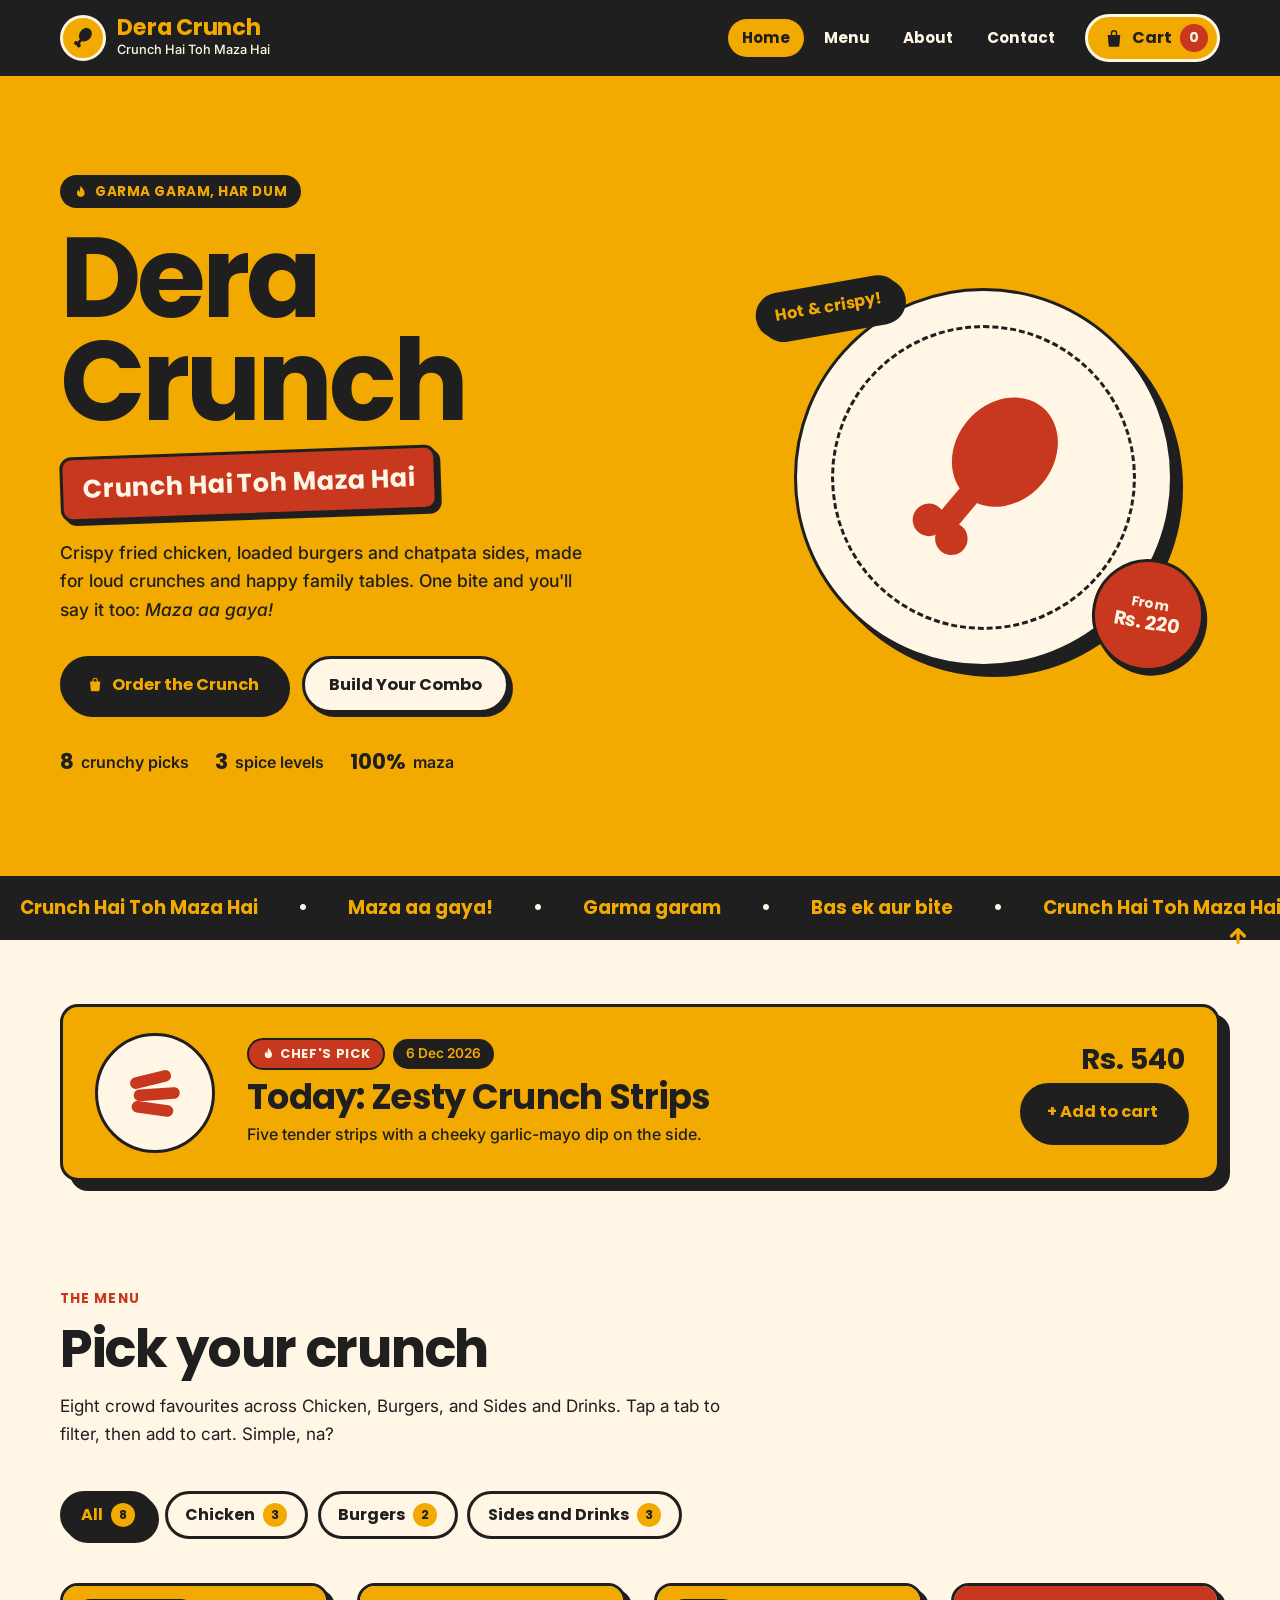
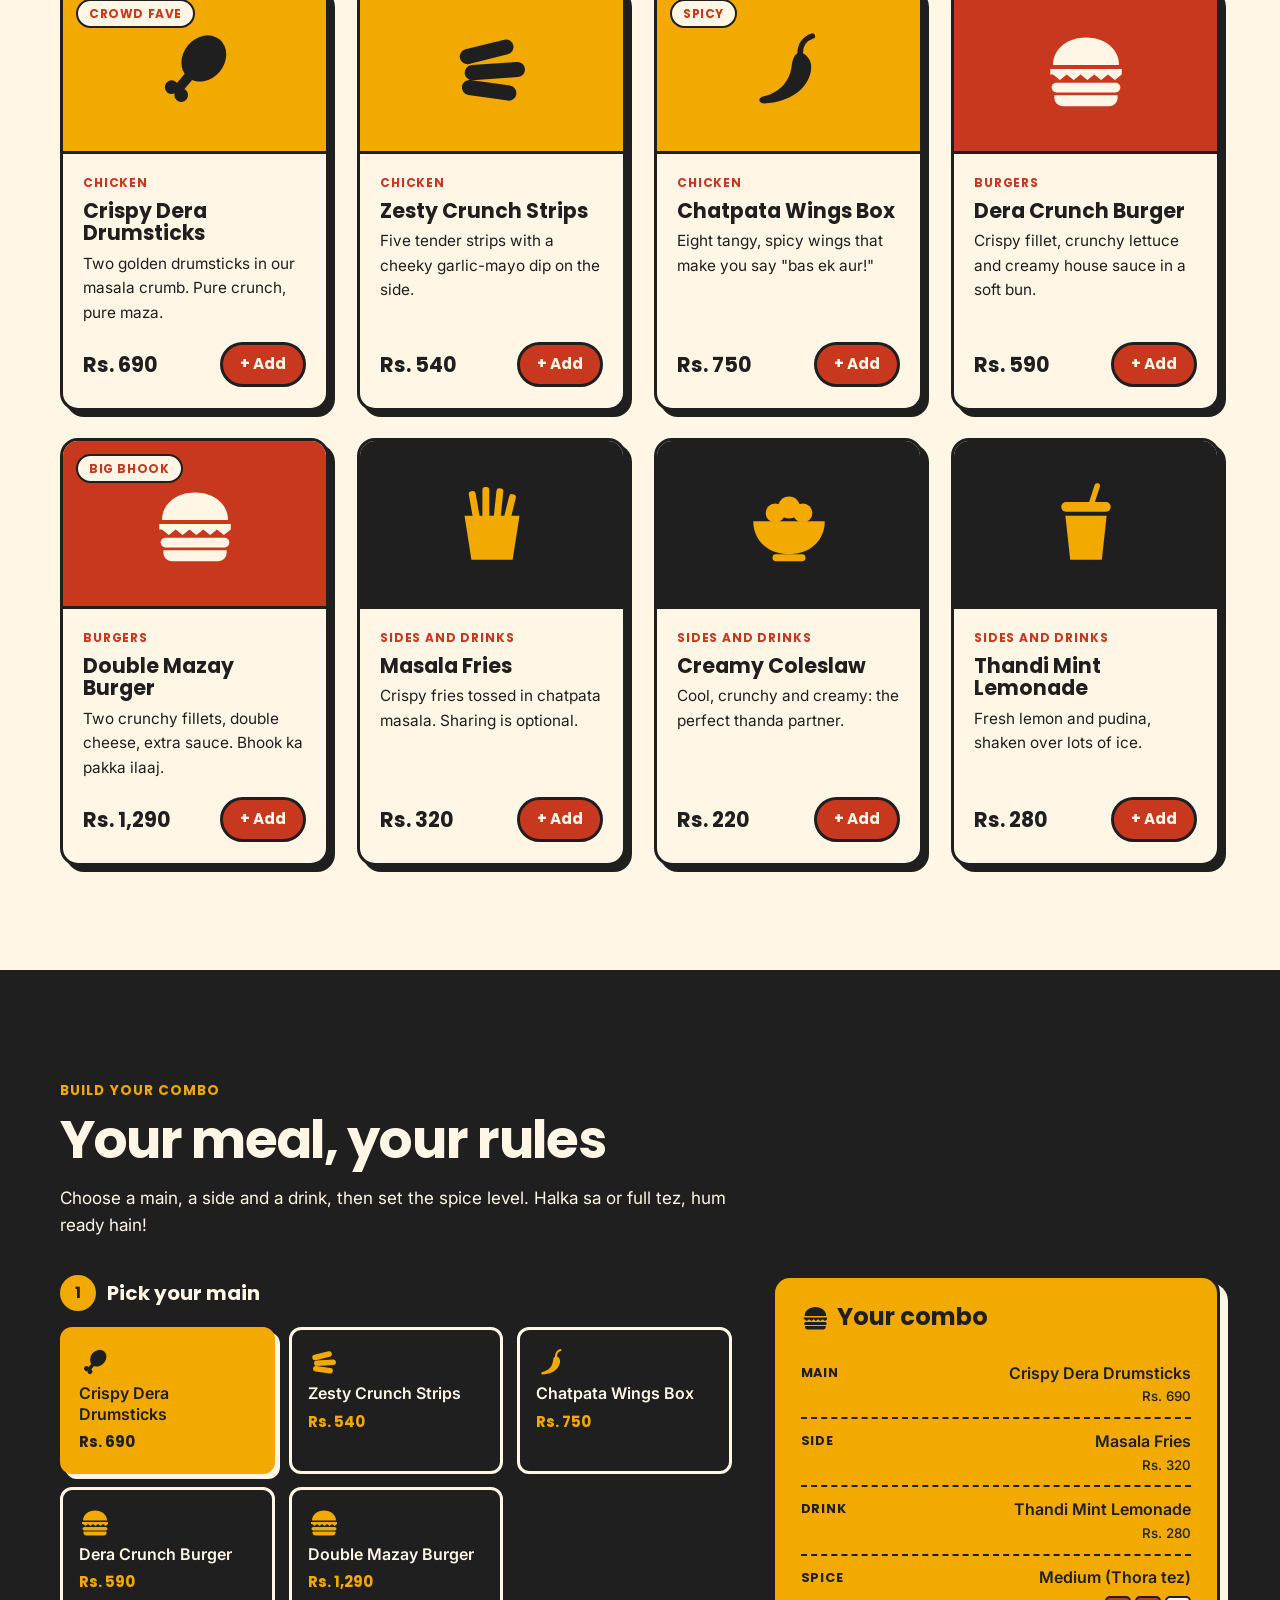
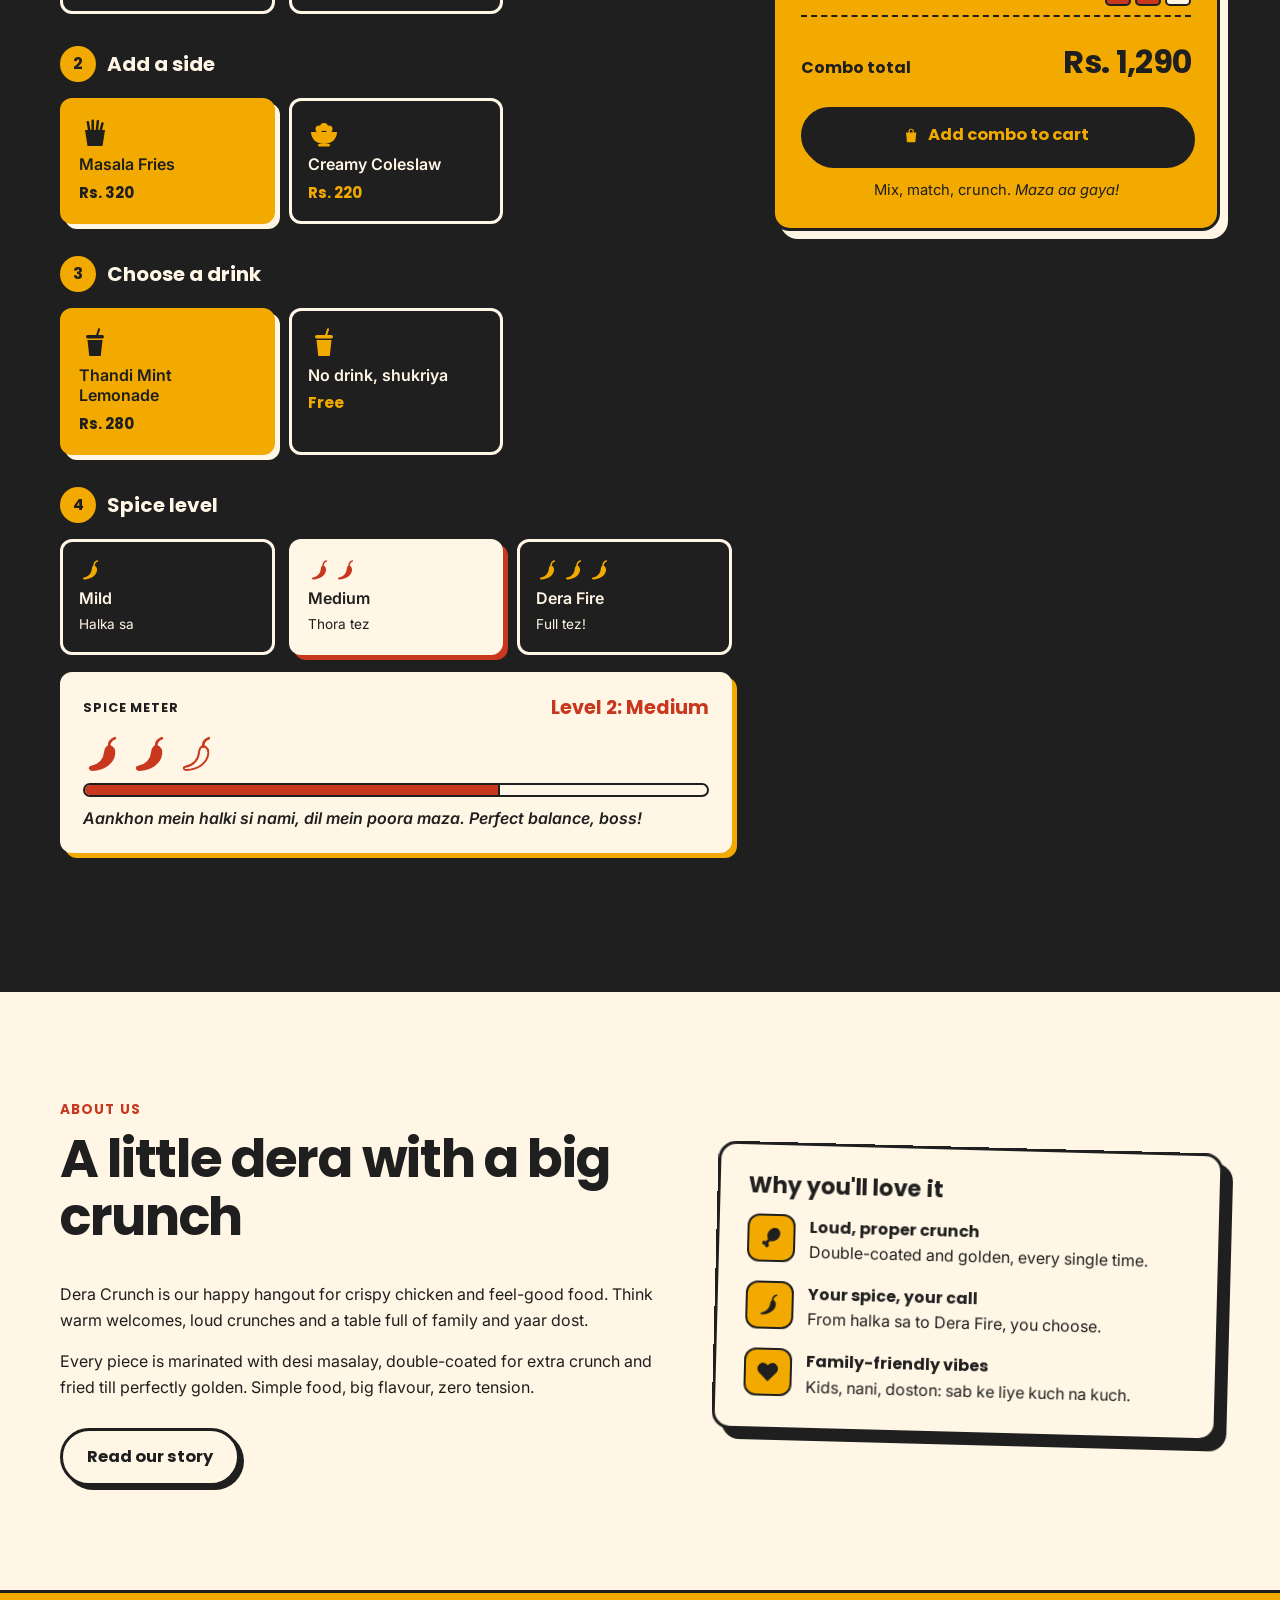
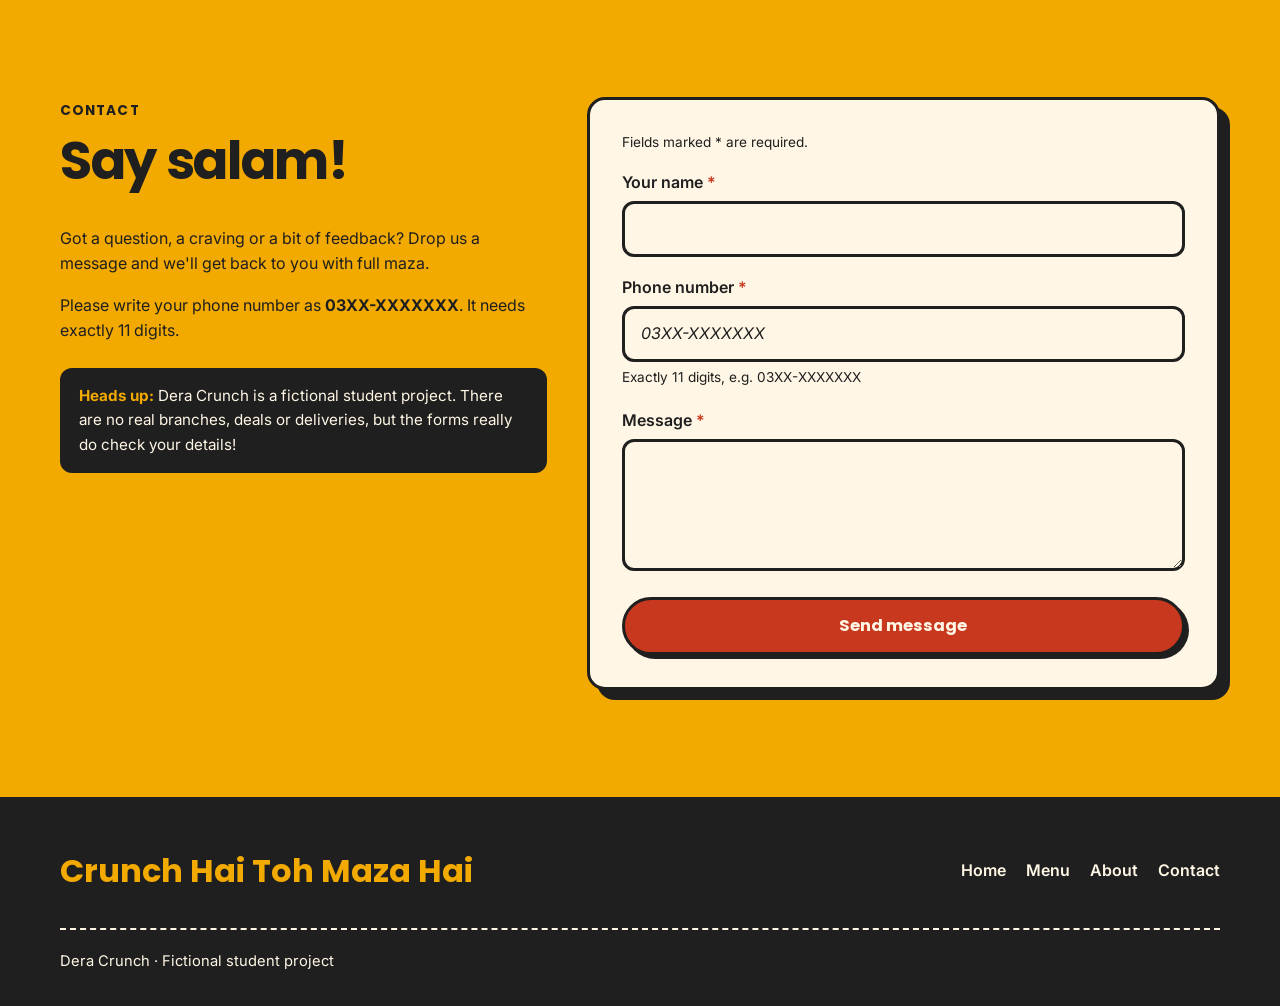
==== index.html @ f55cd044 "first commit" ====
<!DOCTYPE html>
<html lang="en">
<head>
  <meta charset="UTF-8">
  <meta name="viewport" content="width=device-width, initial-scale=1.0, viewport-fit=cover">
  <title>Dera Crunch | Crunch Hai Toh Maza Hai</title>
  <meta name="description" content="Dera Crunch: crispy fried chicken, crunchy burgers and chatpata sides. Crunch Hai Toh Maza Hai! A fictional student project.">
  <meta name="theme-color" content="#1F1F1F">
  <link rel="preconnect" href="https://fonts.googleapis.com">
  <link rel="preconnect" href="https://fonts.gstatic.com" crossorigin>
  <link href="https://fonts.googleapis.com/css2?family=Inter:wght@400;500;600&family=Poppins:wght@700&display=swap" rel="stylesheet">
  <link rel="stylesheet" href="styles.css">
</head>
<body>
  <!-- Icon sprite: every icon uses currentColor, so it only ever shows a brand colour -->
  <svg width="0" height="0" style="position:absolute" aria-hidden="true" focusable="false">
    <symbol id="i-drumstick" viewBox="0 0 64 64"><g transform="rotate(40 32 32)"><ellipse cx="32" cy="22" rx="15" ry="18"/><rect x="28.5" y="36" width="7" height="15" rx="2"/><circle cx="27.5" cy="53" r="5"/><circle cx="36.5" cy="53" r="5"/></g></symbol>
    <symbol id="i-burger" viewBox="0 0 64 64"><path d="M8 29C8 17 19 9 32 9s24 8 24 20z"/><path d="M6 32h52v4l-5 4-5-4-5 4-5-4-5 4-5-4-5 4-5-4-5 4-5-4H6z"/><rect x="7" y="42" width="50" height="7" rx="3.5"/><path d="M9 51h46v2a6 6 0 0 1-6 6H15a6 6 0 0 1-6-6z"/></symbol>
    <symbol id="i-fries" viewBox="0 0 64 64"><rect x="17" y="8" width="5" height="26" rx="2" transform="rotate(-10 19 21)"/><rect x="25" y="5" width="5" height="28" rx="2"/><rect x="34" y="6" width="5" height="28" rx="2" transform="rotate(6 36 20)"/><rect x="42" y="10" width="5" height="24" rx="2" transform="rotate(14 44 22)"/><path d="M12 26h40l-5 32H17z"/></symbol>
    <symbol id="i-cup" viewBox="0 0 64 64"><rect x="36" y="2" width="4" height="18" rx="2" transform="rotate(18 38 11)"/><rect x="14" y="16" width="36" height="7" rx="3.5"/><path d="M17 26h30l-3.5 32h-23z"/></symbol>
    <symbol id="i-bowl" viewBox="0 0 64 64"><circle cx="22" cy="24" r="7"/><circle cx="32" cy="20" r="8"/><circle cx="42" cy="24" r="7"/><path d="M6 30h52c0 14-11 24-26 24S6 44 6 30z"/><rect x="20" y="54" width="24" height="5" rx="2.5"/></symbol>
    <symbol id="i-strips" viewBox="0 0 64 64"><rect x="8" y="14" width="40" height="11" rx="5.5" transform="rotate(-14 28 19)"/><rect x="12" y="28" width="44" height="11" rx="5.5" transform="rotate(-4 34 33)"/><rect x="10" y="42" width="40" height="11" rx="5.5" transform="rotate(8 30 47)"/></symbol>
    <symbol id="i-chilli" viewBox="0 0 64 64"><path d="M41 20c5 2 8 7 7 13-2 13-15 23-34 24-4 0-5-4-1-5 13-3 20-12 21-23 1-6 3-9 7-9z"/><path d="M40 21c0-6 3-11 9-13" fill="none" stroke="currentColor" stroke-width="4" stroke-linecap="round"/></symbol>
    <symbol id="i-bag" viewBox="0 0 64 64"><path d="M24 22v-5a8 8 0 0 1 16 0v5" fill="none" stroke="currentColor" stroke-width="4.5" stroke-linecap="round"/><path d="M12 22h40l-3 34a4 4 0 0 1-4 4H19a4 4 0 0 1-4-4z"/></symbol>
    <symbol id="i-heart" viewBox="0 0 64 64"><path d="M32 56 9 33a13 13 0 0 1 23-17 13 13 0 0 1 23 17z"/></symbol>
    <symbol id="i-flame" viewBox="0 0 64 64"><path d="M33 4c3 12 17 18 17 34a18 18 0 0 1-36 0c0-8 4-13 8-17 0 6 3 10 7 11-3-10 0-20 4-28z"/></symbol>
  </svg>

  <a class="skip-link" href="#main">Skip to content</a>

  <header class="site-header">
    <div class="container header-inner">
      <a class="brand" href="index.html" aria-label="Dera Crunch home">
        <span class="brand-mark" aria-hidden="true"><svg class="icon"><use href="#i-drumstick"/></svg></span>
        <span class="brand-text">
          <span class="brand-name">Dera Crunch</span>
          <span class="brand-tagline">Crunch Hai Toh Maza Hai</span>
        </span>
      </a>
      <div class="header-actions">
        <nav class="main-nav" id="main-nav" aria-label="Main">
          <ul>
            <li><a href="index.html" aria-current="page">Home</a></li>
            <li><a href="index.html#menu">Menu</a></li>
            <li><a href="about.html">About</a></li>
            <li><a href="index.html#contact">Contact</a></li>
          </ul>
        </nav>
        <button type="button" class="cart-toggle" id="cart-toggle" aria-controls="cart-panel" aria-expanded="false">
          <svg class="icon" aria-hidden="true"><use href="#i-bag"/></svg>
          <span class="cart-label">Cart</span>
          <span class="cart-count" id="cart-count" aria-label="0 items">0</span>
        </button>
        <button type="button" class="menu-btn" id="menu-btn" aria-controls="main-nav" aria-expanded="false" aria-label="Open menu">
          <span class="menu-btn-bars" aria-hidden="true"></span>
        </button>
      </div>
    </div>
  </header>

  <main id="main">
    <!-- ============ HERO ============ -->
    <section class="hero" aria-labelledby="hero-title">
      <div class="container hero-grid">
        <div class="hero-content">
          <span class="kicker">
            <svg class="icon" aria-hidden="true"><use href="#i-flame"/></svg>
            Garma garam, har dum
          </span>
          <h1 id="hero-title"><span>Dera</span><span>Crunch</span></h1>
          <p class="tagline-sticker">Crunch Hai Toh Maza Hai</p>
          <p class="hero-copy">Crispy fried chicken, loaded burgers and chatpata sides, made for loud crunches and happy family tables. One bite and you'll say it too: <em>Maza aa gaya!</em></p>
          <div class="hero-actions">
            <a class="btn btn-dark" href="#menu">
              <svg class="icon" aria-hidden="true"><use href="#i-bag"/></svg>
              Order the Crunch
            </a>
            <a class="btn btn-light" href="#combo">Build Your Combo</a>
          </div>
          <ul class="hero-facts">
            <li><strong>8</strong> crunchy picks</li>
            <li><strong>3</strong> spice levels</li>
            <li><strong>100%</strong> maza</li>
          </ul>
        </div>

        <div class="hero-visual" aria-hidden="true">
          <div class="plate"><svg class="icon"><use href="#i-drumstick"/></svg></div>
          <span class="sticker sticker-hot">Hot &amp; crispy!</span>
          <span class="sticker sticker-price"><span>From<strong>Rs. 220</strong></span></span>
        </div>
      </div>
    </section>

    <div class="marquee" aria-hidden="true">
      <div class="marquee-track">
        <span>Crunch Hai Toh Maza Hai</span><span>•</span><span>Maza aa gaya!</span><span>•</span><span>Garma garam</span><span>•</span><span>Bas ek aur bite</span><span>•</span>
        <span>Crunch Hai Toh Maza Hai</span><span>•</span><span>Maza aa gaya!</span><span>•</span><span>Garma garam</span><span>•</span><span>Bas ek aur bite</span><span>•</span>
      </div>
    </div>

    <!-- ============ CHEF'S PICK OF THE DAY ============ -->
    <section class="pick" id="chefs-pick" aria-labelledby="pick-title">
      <div class="container">
        <div class="pick-card reveal">
          <div class="pick-art" id="pick-art" aria-hidden="true"><svg class="icon"><use href="#i-drumstick"/></svg></div>
          <div class="pick-info">
            <div class="pick-labels">
              <span class="pick-badge"><svg class="icon" aria-hidden="true"><use href="#i-flame"/></svg> Chef's Pick</span>
              <time class="pick-date" id="pick-date"></time>
            </div>
            <h2 id="pick-title">Today: <span id="pick-name">Loading…</span></h2>
            <p class="pick-desc" id="pick-desc"></p>
          </div>
          <div class="pick-aside">
            <span class="pick-price" id="pick-price"></span>
            <button type="button" class="btn btn-dark" id="pick-add">+ Add to cart</button>
          </div>
        </div>
      </div>
    </section>

    <!-- ============ MENU ============ -->
    <section class="section" id="menu" aria-labelledby="menu-title">
      <div class="container">
        <div class="section-head reveal">
          <span class="eyebrow">The menu</span>
          <h2 id="menu-title">Pick your crunch</h2>
          <p>Eight crowd favourites across Chicken, Burgers, and Sides and Drinks. Tap a tab to filter, then add to cart. Simple, na?</p>
        </div>

        <div class="filter-bar" role="group" aria-label="Filter menu by category" id="filter-bar">
          <!-- Filled by script.js -->
        </div>

        <div class="menu-grid" id="menu-grid">
          <noscript><p>Please turn on JavaScript to see our crunchy menu.</p></noscript>
        </div>
        <p class="menu-status visually-hidden" id="menu-status" aria-live="polite"></p>
      </div>
    </section>

    <!-- ============ COMBO ============ -->
    <section class="section combo" id="combo" aria-labelledby="combo-title">
      <div class="container">
        <div class="section-head reveal">
          <span class="eyebrow">Build your combo</span>
          <h2 id="combo-title">Your meal, your rules</h2>
          <p>Choose a main, a side and a drink, then set the spice level. Halka sa or full tez, hum ready hain!</p>
        </div>

        <div class="combo-grid reveal">
          <form id="combo-form" novalidate>
            <fieldset class="combo-step">
              <legend><span class="step-num">1</span> Pick your main</legend>
              <div class="choice-grid" id="combo-main"></div>
            </fieldset>

            <fieldset class="combo-step">
              <legend><span class="step-num">2</span> Add a side</legend>
              <div class="choice-grid" id="combo-side"></div>
            </fieldset>

            <fieldset class="combo-step">
              <legend><span class="step-num">3</span> Choose a drink</legend>
              <div class="choice-grid" id="combo-drink"></div>
            </fieldset>

            <fieldset class="combo-step">
              <legend><span class="step-num">4</span> Spice level</legend>
              <div class="choice-grid spice-grid" id="combo-spice"></div>
              <div class="spice-meter-card" id="spice-meter-card">
                <div class="spice-meter-top">
                  <span class="spice-meter-title">Spice Meter</span>
                  <span class="spice-level-name" id="spice-level-name">Medium</span>
                </div>
                <div class="chilli-row" id="chilli-row" aria-hidden="true">
                  <svg class="icon"><use href="#i-chilli"/></svg>
                  <svg class="icon"><use href="#i-chilli"/></svg>
                  <svg class="icon"><use href="#i-chilli"/></svg>
                </div>
                <div class="spice-bar" role="meter" id="spice-bar" aria-label="Spice level" aria-valuemin="1" aria-valuemax="3" aria-valuenow="2" aria-valuetext="Level 2 of 3, Medium">
                  <div class="spice-bar-fill" id="spice-bar-fill"></div>
                </div>
                <p class="spice-comment" id="spice-comment" aria-live="polite"></p>
              </div>
            </fieldset>
          </form>

          <aside class="combo-summary" aria-labelledby="summary-title">
            <h3 id="summary-title"><svg class="icon" aria-hidden="true"><use href="#i-burger"/></svg> Your combo</h3>
            <ul class="summary-list">
              <li><span class="label">Main</span><span class="value" id="sum-main"></span></li>
              <li><span class="label">Side</span><span class="value" id="sum-side"></span></li>
              <li><span class="label">Drink</span><span class="value" id="sum-drink"></span></li>
              <li>
                <span class="label">Spice</span>
                <span class="value"><span id="sum-spice"></span>
                  <span class="spice-meter" id="spice-meter" aria-hidden="true"><span></span><span></span><span></span></span>
                </span>
              </li>
            </ul>
            <div class="summary-total">
              <span>Combo total</span>
              <output id="combo-total" for="combo-form" aria-live="polite">Rs. 0</output>
            </div>
            <button type="button" class="btn btn-dark btn-block" id="add-combo">
              <svg class="icon" aria-hidden="true"><use href="#i-bag"/></svg>
              Add combo to cart
            </button>
            <p class="summary-note">Mix, match, crunch. <em>Maza aa gaya!</em></p>
          </aside>
        </div>
      </div>
    </section>

    <!-- ============ ABOUT ============ -->
    <section class="section" id="about" aria-labelledby="about-title">
      <div class="container about-grid reveal">
        <div class="about-text">
          <div class="section-head">
            <span class="eyebrow">About us</span>
            <h2 id="about-title">A little dera with a big crunch</h2>
          </div>
          <p>Dera Crunch is our happy hangout for crispy chicken and feel-good food. Think warm welcomes, loud crunches and a table full of family and yaar dost.</p>
          <p>Every piece is marinated with desi masalay, double-coated for extra crunch and fried till perfectly golden. Simple food, big flavour, zero tension.</p>
          <a class="btn btn-light" href="about.html">Read our story</a>
        </div>

        <aside class="love-card" aria-labelledby="love-title">
          <h3 id="love-title">Why you'll love it</h3>
          <ul class="love-list">
            <li>
              <span class="love-icon" aria-hidden="true"><svg class="icon"><use href="#i-drumstick"/></svg></span>
              <span><strong>Loud, proper crunch</strong>Double-coated and golden, every single time.</span>
            </li>
            <li>
              <span class="love-icon" aria-hidden="true"><svg class="icon"><use href="#i-chilli"/></svg></span>
              <span><strong>Your spice, your call</strong>From halka sa to Dera Fire, you choose.</span>
            </li>
            <li>
              <span class="love-icon" aria-hidden="true"><svg class="icon"><use href="#i-heart"/></svg></span>
              <span><strong>Family-friendly vibes</strong>Kids, nani, doston: sab ke liye kuch na kuch.</span>
            </li>
          </ul>
        </aside>
      </div>
    </section>

    <!-- ============ CONTACT ============ -->
    <section class="section contact" id="contact" aria-labelledby="contact-title">
      <div class="container contact-grid reveal">
        <div class="contact-info">
          <div class="section-head">
            <span class="eyebrow">Contact</span>
            <h2 id="contact-title">Say salam!</h2>
          </div>
          <p>Got a question, a craving or a bit of feedback? Drop us a message and we'll get back to you with full maza.</p>
          <p>Please write your phone number as <strong>03XX-XXXXXXX</strong>. It needs exactly 11 digits.</p>
          <p class="contact-note"><strong>Heads up:</strong> Dera Crunch is a fictional student project. There are no real branches, deals or deliveries, but the forms really do check your details!</p>
        </div>

        <form class="form-card" id="contact-form" novalidate aria-describedby="contact-required-note">
          <p class="hint form-note" id="contact-required-note">Fields marked * are required.</p>
          <p class="form-alert" id="contact-form-alert" role="alert"></p>
          <div class="field">
            <label for="c-name">Your name <span class="req" aria-hidden="true">*</span><span class="visually-hidden">(required)</span></label>
            <input class="input" type="text" id="c-name" name="name" autocomplete="name" required aria-describedby="c-name-err">
            <p class="error" id="c-name-err" aria-live="polite"></p>
          </div>
          <div class="field">
            <label for="c-phone">Phone number <span class="req" aria-hidden="true">*</span><span class="visually-hidden">(required)</span></label>
            <input class="input" type="tel" id="c-phone" name="phone" inputmode="tel" autocomplete="tel" placeholder="03XX-XXXXXXX" required data-phone aria-describedby="c-phone-hint c-phone-err">
            <p class="hint" id="c-phone-hint">Exactly 11 digits, e.g. 03XX-XXXXXXX</p>
            <p class="error" id="c-phone-err" aria-live="polite"></p>
          </div>
          <div class="field">
            <label for="c-msg">Message <span class="req" aria-hidden="true">*</span><span class="visually-hidden">(required)</span></label>
            <textarea class="input" id="c-msg" name="message" rows="4" required aria-describedby="c-msg-err"></textarea>
            <p class="error" id="c-msg-err" aria-live="polite"></p>
          </div>
          <button type="submit" class="btn btn-chilli btn-block">Send message</button>
          <p class="success-box" id="contact-success" role="status"></p>
        </form>
      </div>
    </section>
  </main>

  <footer class="site-footer">
    <div class="container">
      <div class="footer-inner">
        <p class="footer-tagline">Crunch Hai Toh Maza Hai</p>
        <nav class="footer-nav" aria-label="Footer">
          <a href="index.html">Home</a>
          <a href="index.html#menu">Menu</a>
          <a href="about.html">About</a>
          <a href="index.html#contact">Contact</a>
        </nav>
      </div>
      <p class="footer-bottom">Dera Crunch · Fictional student project</p>
    </div>
  </footer>

  <!-- ============ CART DRAWER ============ -->
  <div class="cart-overlay" id="cart-overlay"></div>
  <aside class="cart-panel" id="cart-panel" role="dialog" aria-modal="true" aria-labelledby="cart-title">
    <div class="cart-head">
      <h2 id="cart-title">Your cart <small id="cart-items-label">(0 items)</small></h2>
      <button type="button" class="icon-btn" id="cart-close" aria-label="Close cart">&times;</button>
    </div>

    <div class="cart-scroll" id="cart-scroll">
      <div id="cart-view">
        <ul class="cart-list" id="cart-list"></ul>

        <div class="cart-empty" id="cart-empty" hidden>
          <svg class="icon" aria-hidden="true"><use href="#i-bag"/></svg>
          <h3>Arre, cart khali hai!</h3>
          <p>Your tummy is waiting and this bag is feeling lonely. Add some crunch and let the maza begin!</p>
          <a class="btn btn-chilli" href="#menu" id="empty-browse">Browse the menu</a>
        </div>

        <form class="checkout" id="checkout-form" novalidate>
          <h3>Checkout</h3>
          <p class="hint form-note">Fields marked * are required.</p>
          <p class="form-alert" id="checkout-form-alert" role="alert"></p>
          <div class="field">
            <label for="o-name">Name <span class="req" aria-hidden="true">*</span><span class="visually-hidden">(required)</span></label>
            <input class="input" type="text" id="o-name" name="name" autocomplete="name" required aria-describedby="o-name-err">
            <p class="error" id="o-name-err" aria-live="polite"></p>
          </div>
          <div class="field">
            <label for="o-phone">Phone number <span class="req" aria-hidden="true">*</span><span class="visually-hidden">(required)</span></label>
            <input class="input" type="tel" id="o-phone" name="phone" inputmode="tel" autocomplete="tel" placeholder="03XX-XXXXXXX" required data-phone aria-describedby="o-phone-hint o-phone-err">
            <p class="hint" id="o-phone-hint">Exactly 11 digits, e.g. 03XX-XXXXXXX</p>
            <p class="error" id="o-phone-err" aria-live="polite"></p>
          </div>
          <div class="field">
            <label for="o-address">Delivery address <span class="req" aria-hidden="true">*</span><span class="visually-hidden">(required)</span></label>
            <textarea class="input" id="o-address" name="address" rows="2" autocomplete="street-address" required aria-describedby="o-address-err"></textarea>
            <p class="error" id="o-address-err" aria-live="polite"></p>
          </div>
        </form>
      </div>

      <div class="order-done" id="order-done" hidden tabindex="-1">
        <div class="done-badge" aria-hidden="true"><svg class="icon"><use href="#i-drumstick"/></svg></div>
        <h3>Maza aa gaya!</h3>
        <p id="order-thanks"></p>
        <p class="order-meta" id="order-meta"></p>
        <div class="tracker" id="tracker">
          <div class="tracker-head">
            <span>Live order tracker</span>
            <span class="tracker-status" id="tracker-status">Order received</span>
          </div>
          <div class="tracker-bar" role="progressbar" id="tracker-bar" aria-label="Order progress" aria-valuemin="0" aria-valuemax="100" aria-valuenow="0">
            <div class="tracker-fill" id="tracker-fill"></div>
          </div>
          <ol class="tracker-steps" id="tracker-steps">
            <li><span class="dot">1</span>Order received</li>
            <li><span class="dot">2</span>Frying</li>
            <li><span class="dot">3</span>Packed</li>
            <li><span class="dot">4</span>On the way</li>
          </ol>
          <p class="tracker-msg" id="tracker-msg" aria-live="polite"></p>
        </div>
        <p>This is a fictional student project, so no real food is on its way. Sorry, yaar!</p>
        <button type="button" class="btn btn-dark" id="order-again">Back to the menu</button>
      </div>
    </div>

    <div class="cart-foot" id="cart-foot">
      <div class="cart-total-row">
        <span>Total</span>
        <output id="cart-total" aria-live="polite">Rs. 0</output>
      </div>
      <button type="submit" form="checkout-form" class="btn btn-dark btn-block" id="place-order">Place order</button>
    </div>
  </aside>

  <div class="toast" id="toast" role="status" aria-live="polite">
    <span id="toast-msg"></span>
    <button type="button" id="toast-view">View cart</button>
  </div>

  <button type="button" class="back-to-top" id="back-to-top" aria-label="Back to top">
    <svg viewBox="0 0 24 24" aria-hidden="true"><path d="M12 19V5M5 12l7-7 7 7"/></svg>
  </button>

  <script src="site.js"></script>
  <script src="script.js"></script>
</body>
</html>
---- styles.css ----
/* =========================================================
   Dera Crunch: shared styles
   Brand palette (the ONLY colours used anywhere):
   mustard #F2A900 · charcoal #1F1F1F · cream #FFF6E5 · chilli #C8381E
   No transparency tints are used, so no in-between colours appear.
   ========================================================= */

:root {
  --mustard: #F2A900;
  --charcoal: #1F1F1F;
  --cream: #FFF6E5;
  --chilli: #C8381E;

  --radius: 18px;
  --radius-sm: 12px;
  --line: 3px solid var(--charcoal);
  --shadow: 6px 6px 0 var(--charcoal);
  --shadow-sm: 4px 4px 0 var(--charcoal);
  --shadow-lg: 10px 10px 0 var(--charcoal);

  --font-head: 'Poppins', system-ui, sans-serif;
  --font-body: 'Inter', system-ui, sans-serif;

  --header-h: 76px;
  --ease: cubic-bezier(.2, .8, .2, 1);
}

*,
*::before,
*::after { box-sizing: border-box; }

html {
  scroll-behavior: smooth;
  scroll-padding-top: calc(var(--header-h) + 16px);
  -webkit-text-size-adjust: 100%;
  scrollbar-color: var(--charcoal) var(--cream);
}

body {
  margin: 0;
  font-family: var(--font-body);
  font-size: 1rem;
  line-height: 1.6;
  background: var(--cream);
  color: var(--charcoal);
  overflow-x: hidden;
}

body.is-locked { overflow: hidden; }

::selection { background: var(--mustard); color: var(--charcoal); }

h1, h2, h3, h4 {
  font-family: var(--font-head);
  font-weight: 700;
  line-height: 1.1;
  margin: 0;
}

p { margin: 0; }

a { color: inherit; }

button,
input,
select,
textarea { font: inherit; color: inherit; }

button { cursor: pointer; }

:root { --focus: var(--chilli); }
.site-header, .combo, .site-footer, .cart-head, .toast, .cta-band, .steps li, .back-to-top { --focus: var(--mustard); }
.hero, .contact, .combo-summary, .cart-foot, .spice-meter-card, .pick-card { --focus: var(--charcoal); }

:focus-visible {
  outline: 3px solid var(--focus);
  outline-offset: 3px;
}

[hidden] { display: none !important; }

.container {
  width: min(1160px, 100% - 2.5rem);
  margin-inline: auto;
}

.visually-hidden {
  position: absolute !important;
  width: 1px; height: 1px;
  padding: 0; margin: -1px;
  overflow: hidden;
  clip: rect(0 0 0 0);
  white-space: nowrap;
  border: 0;
}

.skip-link {
  position: absolute;
  left: 1rem;
  top: -100px;
  z-index: 300;
  background: var(--mustard);
  color: var(--charcoal);
  border: var(--line);
  border-radius: 999px;
  padding: .5rem 1rem;
  font-family: var(--font-head);
  text-decoration: none;
}
.skip-link:focus { top: 1rem; }

.icon {
  width: 1em;
  height: 1em;
  fill: currentColor;
  flex-shrink: 0;
}

/* ---------- Buttons ---------- */

.btn {
  display: inline-flex;
  align-items: center;
  justify-content: center;
  gap: .55rem;
  min-height: 52px;
  padding: .8rem 1.5rem;
  border: var(--line);
  border-radius: 999px;
  font-family: var(--font-head);
  font-weight: 700;
  font-size: 1.02rem;
  text-decoration: none;
  box-shadow: var(--shadow-sm);
  transition: transform .18s var(--ease), box-shadow .18s var(--ease), background-color .18s;
}
.btn:hover { transform: translate(-2px, -2px); box-shadow: 6px 6px 0 var(--charcoal); }
.btn:active { transform: translate(2px, 2px); box-shadow: 1px 1px 0 var(--charcoal); }

.btn-dark   { background: var(--charcoal); color: var(--mustard); }
.btn-light  { background: var(--cream);    color: var(--charcoal); }
.btn-chilli { background: var(--chilli);   color: var(--cream); }
.btn-block  { width: 100%; }

/* ---------- Header ---------- */

.site-header {
  position: sticky;
  top: 0;
  z-index: 100;
  background: var(--charcoal);
  color: var(--cream);
  border-bottom: 3px solid var(--mustard);
}

.header-inner {
  display: flex;
  align-items: center;
  justify-content: space-between;
  gap: .75rem 1.5rem;
  min-height: var(--header-h);
  padding-block: .6rem;
}

.brand {
  display: flex;
  align-items: center;
  gap: .7rem;
  text-decoration: none;
  min-width: 0;
}

.brand-mark {
  display: grid;
  place-items: center;
  width: 46px;
  height: 46px;
  border-radius: 50%;
  background: var(--mustard);
  color: var(--charcoal);
  border: 3px solid var(--cream);
  font-size: 1.6rem;
  flex-shrink: 0;
  transition: transform .3s var(--ease);
}
.brand:hover .brand-mark { transform: rotate(-14deg) scale(1.06); }

.brand-text { display: flex; flex-direction: column; min-width: 0; }

.brand-name {
  font-family: var(--font-head);
  font-weight: 700;
  font-size: 1.4rem;
  line-height: 1.05;
  color: var(--mustard);
  letter-spacing: -.01em;
}

.brand-tagline {
  font-size: .8rem;
  font-weight: 500;
  color: var(--cream);
  white-space: nowrap;
}

.header-actions {
  display: flex;
  align-items: center;
  gap: 1rem;
}

.main-nav ul {
  display: flex;
  gap: .3rem;
  list-style: none;
  margin: 0;
  padding: 0;
}

.main-nav a {
  display: block;
  padding: .45rem .9rem;
  border-radius: 999px;
  font-family: var(--font-head);
  font-weight: 700;
  font-size: .95rem;
  text-decoration: none;
  color: var(--cream);
  white-space: nowrap;
  transition: background-color .2s, color .2s;
}
.main-nav a:hover { background: var(--cream); color: var(--charcoal); }
.main-nav a[aria-current="page"] { background: var(--mustard); color: var(--charcoal); }

.cart-toggle {
  display: inline-flex;
  align-items: center;
  gap: .5rem;
  min-height: 46px;
  padding: .45rem .55rem .45rem 1rem;
  border: 3px solid var(--cream);
  border-radius: 999px;
  background: var(--mustard);
  color: var(--charcoal);
  font-family: var(--font-head);
  font-weight: 700;
  transition: transform .2s var(--ease);
}
.cart-toggle { text-decoration: none; }
.cart-toggle:hover { transform: translateY(-2px); }
.cart-toggle .icon { font-size: 1.25rem; }

.cart-count {
  display: grid;
  place-items: center;
  min-width: 28px;
  height: 28px;
  padding: 0 .35rem;
  border-radius: 999px;
  background: var(--chilli);
  color: var(--cream);
  font-size: .85rem;
}
.cart-count.bump { animation: bump .45s var(--ease); }

@keyframes bump {
  0% { transform: scale(1); }
  40% { transform: scale(1.45) rotate(-8deg); }
  100% { transform: scale(1); }
}

/* ---------- Hero ---------- */

.hero {
  position: relative;
  background: var(--mustard);
  border-bottom: var(--line);
  overflow: hidden;
  padding-block: clamp(3rem, 8vw, 6rem);
}

.hero-grid {
  display: grid;
  grid-template-columns: 1.15fr .85fr;
  align-items: center;
  gap: 3rem;
}

.kicker {
  display: inline-flex;
  align-items: center;
  gap: .45rem;
  padding: .35rem .9rem;
  border-radius: 999px;
  background: var(--charcoal);
  color: var(--mustard);
  font-family: var(--font-head);
  font-weight: 700;
  font-size: .85rem;
  letter-spacing: .04em;
  text-transform: uppercase;
}

.hero h1 {
  margin-top: 1.1rem;
  font-size: clamp(3.4rem, 12vw, 7rem);
  line-height: .92;
  letter-spacing: -.035em;
  color: var(--charcoal);
}
.hero h1 span { display: block; }

.tagline-sticker {
  display: inline-block;
  margin-top: 1.2rem;
  padding: .55rem 1.2rem;
  background: var(--chilli);
  color: var(--cream);
  border: var(--line);
  border-radius: var(--radius-sm);
  box-shadow: var(--shadow-sm);
  font-family: var(--font-head);
  font-weight: 700;
  font-size: clamp(1.15rem, 3.4vw, 1.6rem);
  transform: rotate(-2deg);
}

.hero-copy {
  margin-top: 1.5rem;
  max-width: 34rem;
  font-size: 1.1rem;
  font-weight: 500;
}

.hero-actions {
  display: flex;
  flex-wrap: wrap;
  gap: 1rem;
  margin-top: 2rem;
}

.hero-facts {
  display: flex;
  flex-wrap: wrap;
  gap: .6rem 1.6rem;
  margin: 2rem 0 0;
  padding: 0;
  list-style: none;
  font-weight: 600;
}
.hero-facts li { display: flex; align-items: center; gap: .45rem; }
.hero-facts strong { font-family: var(--font-head); font-size: 1.35rem; }

.hero-visual {
  position: relative;
  display: grid;
  place-items: center;
  aspect-ratio: 1;
  max-width: 440px;
  width: 100%;
  justify-self: center;
}

.plate {
  position: relative;
  display: grid;
  place-items: center;
  width: 86%;
  aspect-ratio: 1;
  border-radius: 50%;
  background: var(--cream);
  border: var(--line);
  box-shadow: var(--shadow-lg);
}
.plate::before {
  content: "";
  position: absolute;
  inset: 9%;
  border-radius: 50%;
  border: 3px dashed var(--charcoal);
  animation: spin 40s linear infinite;
}
.plate .icon {
  font-size: clamp(8rem, 28vw, 13rem);
  color: var(--chilli);
  animation: float 4s ease-in-out infinite;
}

.sticker {
  position: absolute;
  font-family: var(--font-head);
  font-weight: 700;
  border: var(--line);
  box-shadow: var(--shadow-sm);
}
.sticker-hot {
  top: 6%;
  left: -2%;
  padding: .45rem 1rem;
  border-radius: 999px;
  background: var(--charcoal);
  color: var(--mustard);
  transform: rotate(-10deg);
}
.sticker-price {
  right: 0;
  bottom: 6%;
  display: grid;
  place-items: center;
  width: 112px;
  height: 112px;
  border-radius: 50%;
  background: var(--chilli);
  color: var(--cream);
  text-align: center;
  line-height: 1.1;
  font-size: .85rem;
  transform: rotate(10deg);
}
.sticker-price strong { display: block; font-size: 1.2rem; }

@keyframes float {
  0%, 100% { transform: translateY(0) rotate(0); }
  50% { transform: translateY(-9px) rotate(2deg); }
}
@keyframes spin { to { transform: rotate(360deg); } }

/* ---------- Marquee ---------- */

.marquee {
  background: var(--charcoal);
  color: var(--mustard);
  border-bottom: var(--line);
  overflow: hidden;
  padding-block: .9rem;
}
.marquee-track {
  display: flex;
  width: max-content;
  animation: marquee 28s linear infinite;
}
.marquee-track span {
  padding-inline: 1.25rem;
  font-family: var(--font-head);
  font-weight: 700;
  font-size: 1.15rem;
  white-space: nowrap;
}
.marquee-track span:nth-child(even) { color: var(--cream); }

@keyframes marquee { to { transform: translateX(-50%); } }

/* ---------- Sections ---------- */

.section { padding-block: clamp(3.5rem, 9vw, 6.5rem); }

.section-head {
  max-width: 44rem;
  margin-bottom: 2.25rem;
}
.eyebrow {
  display: inline-block;
  margin-bottom: .6rem;
  font-family: var(--font-head);
  font-weight: 700;
  font-size: .85rem;
  letter-spacing: .08em;
  text-transform: uppercase;
  color: var(--chilli);
}
.section-head h2 {
  font-size: clamp(2.1rem, 6vw, 3.3rem);
  letter-spacing: -.025em;
}
.section-head p {
  margin-top: .9rem;
  font-size: 1.07rem;
}

/* ---------- Menu ---------- */

.filter-bar {
  display: flex;
  gap: .6rem;
  margin-bottom: 2rem;
  overflow-x: auto;
  padding: 8px 8px 12px 8px;
  margin-inline: -8px;
  scrollbar-width: none;
}
.filter-bar::-webkit-scrollbar { display: none; }

.filter-btn {
  display: inline-flex;
  align-items: center;
  gap: .5rem;
  flex-shrink: 0;
  min-height: 46px;
  padding: .5rem 1.1rem;
  border: var(--line);
  border-radius: 999px;
  background: var(--cream);
  color: var(--charcoal);
  font-family: var(--font-head);
  font-weight: 700;
  transition: background-color .2s, color .2s, transform .2s var(--ease), box-shadow .2s;
}
.filter-btn:hover { transform: translateY(-2px); box-shadow: var(--shadow-sm); }
.filter-btn[aria-pressed="true"] {
  background: var(--charcoal);
  color: var(--mustard);
  box-shadow: var(--shadow-sm);
}
.filter-count {
  display: grid;
  place-items: center;
  min-width: 24px;
  height: 24px;
  border-radius: 999px;
  background: var(--mustard);
  color: var(--charcoal);
  font-size: .78rem;
}

.menu-grid {
  display: grid;
  grid-template-columns: repeat(auto-fill, minmax(250px, 1fr));
  gap: 1.75rem;
}

.menu-card {
  display: flex;
  flex-direction: column;
  background: var(--cream);
  border: var(--line);
  border-radius: var(--radius);
  box-shadow: var(--shadow);
  overflow: hidden;
  transition: transform .22s var(--ease), box-shadow .22s var(--ease);
  animation: pop-in .4s var(--ease) both;
}
.menu-card:hover { transform: translate(-3px, -3px); box-shadow: 9px 9px 0 var(--charcoal); }

@keyframes pop-in {
  from { transform: translateY(14px) scale(.97); }
  to { transform: none; }
}

.menu-art {
  position: relative;
  display: grid;
  place-items: center;
  height: 168px;
  border-bottom: var(--line);
  font-size: 5.5rem;
}
.menu-art .icon { transition: transform .35s var(--ease); }
.menu-card:hover .menu-art .icon { transform: rotate(-10deg) scale(1.08); }

.art-chicken { background: var(--mustard); color: var(--charcoal); }
.art-burgers { background: var(--chilli);  color: var(--cream); }
.art-sides   { background: var(--charcoal); color: var(--mustard); }

.menu-tag {
  position: absolute;
  top: .8rem;
  left: .8rem;
  padding: .2rem .7rem;
  border: 2px solid var(--charcoal);
  border-radius: 999px;
  background: var(--cream);
  color: var(--chilli);
  font-family: var(--font-head);
  font-weight: 700;
  font-size: .75rem;
  text-transform: uppercase;
  letter-spacing: .05em;
}

.menu-body {
  display: flex;
  flex-direction: column;
  flex: 1;
  gap: .45rem;
  padding: 1.2rem 1.25rem 1.3rem;
}
.menu-cat {
  font-family: var(--font-head);
  font-weight: 700;
  font-size: .75rem;
  letter-spacing: .07em;
  text-transform: uppercase;
  color: var(--chilli);
}
.menu-body h3 { font-size: 1.28rem; }
.menu-body p.menu-desc { font-size: .96rem; flex: 1; }

.menu-foot {
  display: flex;
  align-items: center;
  justify-content: space-between;
  gap: .75rem;
  margin-top: .6rem;
}
.price {
  font-family: var(--font-head);
  font-weight: 700;
  font-size: 1.3rem;
  white-space: nowrap;
}

.add-btn {
  display: inline-flex;
  align-items: center;
  gap: .35rem;
  min-height: 44px;
  padding: .45rem 1.05rem;
  border: var(--line);
  border-radius: 999px;
  background: var(--chilli);
  color: var(--cream);
  font-family: var(--font-head);
  font-weight: 700;
  font-size: .95rem;
  white-space: nowrap;
  transition: transform .15s var(--ease), background-color .2s, color .2s;
}
.add-btn:hover { transform: scale(1.05); }
.add-btn:active { transform: scale(.95); }
.add-btn.is-added { background: var(--charcoal); color: var(--mustard); }

.menu-status { margin-top: 1.5rem; font-weight: 500; }

/* ---------- Combo builder ---------- */

.combo {
  background: var(--charcoal);
  color: var(--cream);
  border-block: var(--line);
}
.combo .eyebrow { color: var(--mustard); }

.combo-grid {
  display: grid;
  grid-template-columns: 1.5fr 1fr;
  gap: 2.5rem;
  align-items: start;
}

.combo-step {
  margin: 0 0 2rem;
  padding: 0;
  border: 0;
  min-width: 0;
}
.combo-step legend {
  display: flex;
  align-items: center;
  gap: .7rem;
  margin-bottom: 1rem;
  padding: 0;
  font-family: var(--font-head);
  font-weight: 700;
  font-size: 1.25rem;
}
.step-num {
  display: grid;
  place-items: center;
  width: 36px;
  height: 36px;
  border-radius: 50%;
  background: var(--mustard);
  color: var(--charcoal);
  font-size: 1rem;
}

.choice-grid {
  display: grid;
  grid-template-columns: repeat(auto-fill, minmax(165px, 1fr));
  gap: .85rem;
}

.choice { position: relative; display: block; }
.choice input {
  position: absolute;
  opacity: 0;
  width: 1px;
  height: 1px;
}
.choice-card {
  display: flex;
  flex-direction: column;
  gap: .35rem;
  height: 100%;
  padding: 1rem;
  border: 3px solid var(--cream);
  border-radius: var(--radius-sm);
  background: var(--charcoal);
  color: var(--cream);
  cursor: pointer;
  transition: background-color .2s, color .2s, transform .2s var(--ease), border-color .2s;
}
.choice-card .icon { font-size: 2rem; color: var(--mustard); }
.choice-name { font-weight: 600; line-height: 1.3; }
.choice-price { font-family: var(--font-head); font-weight: 700; font-size: .95rem; color: var(--mustard); }
.choice-card:hover { transform: translateY(-3px); }

.choice input:checked + .choice-card {
  background: var(--mustard);
  color: var(--charcoal);
  border-color: var(--mustard);
  box-shadow: 5px 5px 0 var(--cream);
}
.choice input:checked + .choice-card .icon,
.choice input:checked + .choice-card .choice-price { color: var(--charcoal); }
.choice input:focus-visible + .choice-card { outline: 3px solid var(--focus); outline-offset: 3px; }

.spice-grid { grid-template-columns: repeat(3, 1fr); }
.spice-icons { display: flex; gap: 2px; }
.spice-icons .icon { font-size: 1.5rem; }
.choice input:checked + .choice-card.spice-card {
  background: var(--cream);
  border-color: var(--cream);
  box-shadow: 5px 5px 0 var(--chilli);
}
.choice input:checked + .spice-card .icon { color: var(--chilli); }
.spice-hint { font-size: .85rem; }

.combo-summary {
  position: sticky;
  top: calc(var(--header-h) + 1.5rem);
  padding: 1.6rem;
  background: var(--mustard);
  color: var(--charcoal);
  border: var(--line);
  border-radius: var(--radius);
  box-shadow: 8px 8px 0 var(--cream);
}
.combo-summary h3 { font-size: 1.5rem; display: flex; align-items: center; gap: .5rem; }
.combo-summary h3 .icon { font-size: 1.8rem; }

.summary-list {
  margin: 1.2rem 0 0;
  padding: 0;
  list-style: none;
}
.summary-list li {
  display: flex;
  justify-content: space-between;
  gap: 1rem;
  padding: .6rem 0;
  border-bottom: 2px dashed var(--charcoal);
}
.summary-list .label {
  font-family: var(--font-head);
  font-weight: 700;
  font-size: .8rem;
  text-transform: uppercase;
  letter-spacing: .06em;
  padding-top: .15rem;
}
.summary-list .value { text-align: right; font-weight: 600; }
.summary-list .value small { display: block; font-weight: 500; }

.spice-meter {
  display: flex;
  justify-content: flex-end;
  gap: 4px;
  margin-top: .3rem;
}
.spice-meter span {
  width: 26px;
  height: 10px;
  border: 2px solid var(--charcoal);
  border-radius: 999px;
  background: var(--cream);
  transition: background-color .25s;
}
.spice-meter span.on { background: var(--chilli); }

.summary-total {
  display: flex;
  justify-content: space-between;
  align-items: baseline;
  margin: 1.2rem 0;
  font-family: var(--font-head);
  font-weight: 700;
}
.summary-total output { font-size: 2rem; letter-spacing: -.02em; }
.summary-note { margin-top: .9rem; font-size: .92rem; text-align: center; }

/* ---------- About (home) ---------- */

.about-grid {
  display: grid;
  grid-template-columns: 1.2fr 1fr;
  gap: 3rem;
  align-items: center;
}
.about-text p + p { margin-top: 1rem; }
.about-text .btn { margin-top: 1.75rem; }

.love-card {
  padding: 1.75rem;
  background: var(--cream);
  border: var(--line);
  border-radius: var(--radius);
  box-shadow: var(--shadow-lg);
  transform: rotate(1.5deg);
}
.love-card h3 { font-size: 1.4rem; margin-bottom: 1rem; }
.love-list { margin: 0; padding: 0; list-style: none; display: grid; gap: 1rem; }
.love-list li { display: flex; gap: .9rem; align-items: flex-start; }
.love-icon {
  display: grid;
  place-items: center;
  width: 48px;
  height: 48px;
  flex-shrink: 0;
  border: 2px solid var(--charcoal);
  border-radius: var(--radius-sm);
  background: var(--mustard);
  font-size: 1.6rem;
}
.love-list strong { display: block; font-family: var(--font-head); }

/* ---------- Forms ---------- */

.contact {
  background: var(--mustard);
  border-top: var(--line);
}
.contact-grid {
  display: grid;
  grid-template-columns: 1fr 1.3fr;
  gap: 2.5rem;
  align-items: start;
}
.contact .eyebrow { color: var(--charcoal); }
.contact-info p + p { margin-top: 1rem; }
.contact-note {
  margin-top: 1.5rem !important;
  padding: 1rem 1.2rem;
  background: var(--charcoal);
  color: var(--cream);
  border-radius: var(--radius-sm);
  font-size: .95rem;
}
.contact-note strong { color: var(--mustard); }

.form-card {
  padding: clamp(1.25rem, 4vw, 2rem);
  background: var(--cream);
  border: var(--line);
  border-radius: var(--radius);
  box-shadow: var(--shadow-lg);
}

.field { margin-bottom: 1.15rem; }
.field label {
  display: block;
  margin-bottom: .35rem;
  font-weight: 600;
}
.field .req { color: var(--chilli); }

.input {
  width: 100%;
  min-height: 50px;
  padding: .75rem 1rem;
  border: var(--line);
  border-radius: var(--radius-sm);
  background: var(--cream);
  color: var(--charcoal);
  font-size: 1rem; /* 16px stops iOS zoom on focus */
  transition: box-shadow .2s, border-color .2s;
}
textarea.input { min-height: 120px; resize: vertical; }
.input::placeholder { color: var(--charcoal); opacity: 1; font-style: italic; font-weight: 400; }
.input:focus { outline: none; border-color: var(--chilli); box-shadow: 4px 4px 0 var(--chilli); }
.input[aria-invalid="true"] { border-color: var(--chilli); box-shadow: 4px 4px 0 var(--chilli); }

.hint { margin-top: .35rem; font-size: .85rem; }
.error {
  margin-top: .35rem;
  font-size: .9rem;
  font-weight: 600;
  color: var(--chilli);
}
.error:empty { display: none; }

.success-box {
  margin-top: 1.25rem;
  padding: 1rem 1.2rem;
  background: var(--mustard);
  border: var(--line);
  border-radius: var(--radius-sm);
  font-weight: 600;
}
.success-box:empty { display: none; }

/* ---------- Cart drawer ---------- */

.cart-overlay {
  position: fixed;
  inset: 0;
  z-index: 150;
  /* A charcoal dot screen "dims" the page using only solid brand colour. */
  background-image: radial-gradient(var(--charcoal) 1.1px, transparent 1.4px);
  background-size: 5px 5px;
  visibility: hidden;
}
.cart-overlay.is-open { visibility: visible; }

.cart-panel {
  position: fixed;
  top: 0;
  right: 0;
  bottom: 0;
  z-index: 200;
  display: flex;
  flex-direction: column;
  width: min(440px, 100%);
  background: var(--cream);
  border-left: var(--line);
  box-shadow: -8px 0 0 var(--mustard);
  transform: translateX(calc(100% + 12px));
  visibility: hidden;
  transition: transform .38s var(--ease), visibility .38s;
}
.cart-panel.is-open { transform: none; visibility: visible; }

.cart-head {
  display: flex;
  align-items: center;
  justify-content: space-between;
  gap: 1rem;
  padding: 1.1rem 1.25rem;
  padding-top: max(1.1rem, env(safe-area-inset-top));
  background: var(--charcoal);
  color: var(--cream);
}
.cart-head h2 { font-size: 1.45rem; color: var(--mustard); }
.cart-head h2 small { font-family: var(--font-body); font-weight: 500; font-size: .9rem; color: var(--cream); }

.icon-btn {
  display: grid;
  place-items: center;
  width: 44px;
  height: 44px;
  border: 3px solid var(--cream);
  border-radius: 50%;
  background: var(--charcoal);
  color: var(--cream);
  font-size: 1.5rem;
  line-height: 1;
  transition: background-color .2s, color .2s, transform .2s;
}
.icon-btn:hover { background: var(--mustard); color: var(--charcoal); transform: rotate(90deg); }

.cart-scroll {
  flex: 1;
  overflow-y: auto;
  overscroll-behavior: contain;
  padding: 1.25rem;
}

.cart-list { margin: 0; padding: 0; list-style: none; display: grid; gap: .9rem; }

.cart-item {
  display: grid;
  grid-template-columns: 52px 1fr auto;
  gap: .4rem .85rem;
  padding: .9rem;
  border: var(--line);
  border-radius: var(--radius-sm);
  background: var(--cream);
  box-shadow: var(--shadow-sm);
  animation: pop-in .3s var(--ease) both;
}
.cart-thumb {
  display: grid;
  place-items: center;
  width: 52px;
  height: 52px;
  border: 2px solid var(--charcoal);
  border-radius: 10px;
  background: var(--mustard);
  font-size: 1.9rem;
  grid-row: span 2;
}
.cart-item-name { font-family: var(--font-head); font-weight: 700; font-size: 1rem; line-height: 1.25; }
.cart-item-detail { font-size: .83rem; margin-top: .15rem; }
.cart-line-total { font-family: var(--font-head); font-weight: 700; white-space: nowrap; }

.cart-item-actions {
  grid-column: 2 / -1;
  display: flex;
  align-items: center;
  justify-content: space-between;
  gap: .75rem;
}

.qty {
  display: inline-flex;
  align-items: center;
  border: var(--line);
  border-radius: 999px;
  overflow: hidden;
}
.qty-btn {
  display: grid;
  place-items: center;
  width: 38px;
  height: 36px;
  border: 0;
  background: var(--mustard);
  color: var(--charcoal);
  font-family: var(--font-head);
  font-weight: 700;
  font-size: 1.2rem;
  line-height: 1;
  transition: background-color .15s, color .15s;
}
.qty-btn:hover { background: var(--charcoal); color: var(--mustard); }
.qty-value {
  min-width: 38px;
  text-align: center;
  font-family: var(--font-head);
  font-weight: 700;
}

.link-btn {
  border: 0;
  background: none;
  padding: .3rem 0;
  color: var(--chilli);
  font-weight: 600;
  font-size: .88rem;
  text-decoration: underline;
  text-underline-offset: 3px;
}

.cart-empty { text-align: center; padding: 2.5rem 1rem; }
.cart-empty .icon { font-size: 5rem; color: var(--mustard); }
.cart-empty h3 { margin: .75rem 0 .4rem; font-size: 1.35rem; }
.cart-empty .btn { margin-top: 1.25rem; }

.checkout {
  margin-top: 1.6rem;
  padding-top: 1.4rem;
  border-top: 3px dashed var(--charcoal);
}
.checkout h3 { font-size: 1.25rem; margin-bottom: 1rem; }

.cart-foot {
  padding: 1rem 1.25rem;
  padding-bottom: max(1rem, env(safe-area-inset-bottom));
  border-top: var(--line);
  background: var(--mustard);
}
.cart-total-row {
  display: flex;
  justify-content: space-between;
  align-items: baseline;
  margin-bottom: .8rem;
  font-family: var(--font-head);
  font-weight: 700;
}
.cart-total-row output { font-size: 1.75rem; letter-spacing: -.02em; }

.order-done { text-align: center; padding: 1.5rem .5rem; }
.order-done .done-badge {
  display: grid;
  place-items: center;
  width: 96px;
  height: 96px;
  margin: 0 auto 1rem;
  border: var(--line);
  border-radius: 50%;
  background: var(--mustard);
  font-size: 3.2rem;
  box-shadow: var(--shadow-sm);
  animation: bump .6s var(--ease);
}
.order-done h3 { font-size: 1.6rem; margin-bottom: .6rem; }
.order-done p + p { margin-top: .6rem; }
.order-meta {
  margin: 1.2rem 0;
  padding: .9rem;
  border: 2px dashed var(--charcoal);
  border-radius: var(--radius-sm);
  font-weight: 600;
}
.order-done .btn { margin-top: 1rem; }

/* ---------- Toast ---------- */

.toast {
  position: fixed;
  left: 50%;
  bottom: max(1.25rem, env(safe-area-inset-bottom));
  z-index: 250;
  display: flex;
  align-items: center;
  gap: 1rem;
  max-width: calc(100% - 2rem);
  padding: .7rem .7rem .7rem 1.2rem;
  background: var(--charcoal);
  color: var(--cream);
  border: 3px solid var(--mustard);
  border-radius: 999px;
  box-shadow: 5px 5px 0 var(--mustard);
  font-weight: 600;
  transform: translate(-50%, 160%);
  visibility: hidden;
  transition: transform .35s var(--ease), visibility .35s;
}
.toast.is-visible { transform: translate(-50%, 0); visibility: visible; }
.toast button {
  flex-shrink: 0;
  padding: .45rem .95rem;
  border: 0;
  border-radius: 999px;
  background: var(--mustard);
  color: var(--charcoal);
  font-family: var(--font-head);
  font-weight: 700;
  font-size: .9rem;
}

/* ---------- About page ---------- */

.page-hero { padding-block: clamp(3rem, 8vw, 5.5rem); }
.page-hero h1 { font-size: clamp(3rem, 10vw, 5.8rem); }
.page-hero .hero-copy { max-width: 40rem; }

.story-grid {
  display: grid;
  grid-template-columns: 1.3fr 1fr;
  gap: 3rem;
  align-items: center;
}
.story-text p + p { margin-top: 1rem; }
.quote-card {
  padding: 2rem;
  background: var(--chilli);
  color: var(--cream);
  border: var(--line);
  border-radius: var(--radius);
  box-shadow: var(--shadow-lg);
  transform: rotate(-1.5deg);
}
.quote-card blockquote {
  margin: 0;
  font-family: var(--font-head);
  font-weight: 700;
  font-size: clamp(1.4rem, 4vw, 1.9rem);
  line-height: 1.25;
}
.quote-card p { margin-top: 1rem; }

.steps {
  display: grid;
  grid-template-columns: repeat(3, 1fr);
  gap: 1.75rem;
  margin: 0;
  padding: 0;
  list-style: none;
  counter-reset: step;
}
.steps li {
  position: relative;
  padding: 1.75rem 1.5rem 1.5rem;
  background: var(--charcoal);
  color: var(--cream);
  border: var(--line);
  border-radius: var(--radius);
  box-shadow: 6px 6px 0 var(--mustard);
  counter-increment: step;
}
.steps li::before {
  content: counter(step);
  position: absolute;
  top: -20px;
  right: 1.25rem;
  display: grid;
  place-items: center;
  width: 44px;
  height: 44px;
  border: var(--line);
  border-radius: 50%;
  background: var(--mustard);
  color: var(--charcoal);
  font-family: var(--font-head);
  font-weight: 700;
}
.steps .icon { font-size: 2.6rem; color: var(--mustard); }
.steps h3 { margin: .75rem 0 .5rem; font-size: 1.25rem; }

.values-grid {
  display: grid;
  grid-template-columns: repeat(3, 1fr);
  gap: 1.5rem;
}
.value-card {
  padding: 1.5rem;
  background: var(--cream);
  border: var(--line);
  border-radius: var(--radius);
  box-shadow: var(--shadow);
}
.value-card h3 { color: var(--chilli); font-size: 1.2rem; margin-bottom: .5rem; }

.faq { display: grid; gap: 1rem; max-width: 50rem; }
.faq details {
  background: var(--cream);
  border: var(--line);
  border-radius: var(--radius-sm);
  box-shadow: var(--shadow-sm);
}
.faq summary {
  display: flex;
  justify-content: space-between;
  align-items: center;
  gap: 1rem;
  padding: 1rem 1.2rem;
  font-family: var(--font-head);
  font-weight: 700;
  cursor: pointer;
  list-style: none;
}
.faq summary::-webkit-details-marker { display: none; }
.faq summary::after {
  content: "+";
  display: grid;
  place-items: center;
  flex-shrink: 0;
  width: 32px;
  height: 32px;
  border-radius: 50%;
  background: var(--mustard);
  font-size: 1.3rem;
  transition: transform .25s var(--ease);
}
.faq details[open] summary::after { transform: rotate(45deg); background: var(--chilli); color: var(--cream); }
.faq details p { padding: 0 1.2rem 1.1rem; }

.cta-band {
  background: var(--chilli);
  color: var(--cream);
  border-block: var(--line);
  text-align: center;
}
.cta-band h2 { font-size: clamp(2rem, 6vw, 3.2rem); }
.cta-band p { margin: .8rem auto 1.75rem; max-width: 34rem; font-size: 1.07rem; }

/* ---------- Footer ---------- */

.site-footer {
  background: var(--charcoal);
  color: var(--cream);
  padding-block: 3rem 2rem;
  border-top: 3px solid var(--mustard);
}
.footer-inner {
  display: flex;
  flex-wrap: wrap;
  justify-content: space-between;
  align-items: center;
  gap: 1.5rem;
}
.footer-tagline {
  font-family: var(--font-head);
  font-weight: 700;
  font-size: clamp(1.4rem, 4vw, 2rem);
  color: var(--mustard);
}
.footer-nav { display: flex; flex-wrap: wrap; gap: .4rem 1.25rem; }
.footer-nav a { font-weight: 600; text-decoration: none; }
.footer-nav a:hover { color: var(--mustard); text-decoration: underline; }
.footer-bottom {
  margin-top: 2rem;
  padding-top: 1.25rem;
  border-top: 2px dashed var(--cream);
  font-size: .92rem;
}

/* ---------- Responsive ---------- */

@media (max-width: 960px) {
  .hero-grid,
  .combo-grid,
  .about-grid,
  .contact-grid,
  .story-grid { grid-template-columns: 1fr; }

  .hero-visual { max-width: 340px; order: -1; }
  .combo-summary { position: static; }
  .steps,
  .values-grid { grid-template-columns: 1fr; }
  .steps { gap: 2.25rem; }
  .love-card,
  .quote-card { transform: none; }
}

@media (max-width: 720px) {
  :root { --header-h: 70px; }
  .container { width: min(1160px, 100% - 2rem); }

  .header-inner { gap: .6rem; padding-block: .55rem; }
  .brand { flex: 1; gap: .55rem; }
  .brand-mark { width: 38px; height: 38px; font-size: 1.3rem; border-width: 2px; }
  .brand-name { font-size: 1.15rem; }
  .brand-tagline { font-size: .72rem; white-space: normal; line-height: 1.25; }
  .header-actions { gap: .5rem; }
  .cart-toggle .cart-label { display: none; }
  .cart-toggle { padding-left: .7rem; min-height: 44px; }

  .menu-btn { display: grid; }
  .main-nav {
    position: absolute;
    top: 100%;
    left: 0;
    right: 0;
    background: var(--charcoal);
    border-bottom: 3px solid var(--mustard);
    padding: .5rem 1rem 1rem;
    display: none;
  }
  .main-nav.is-open { display: block; animation: drop .25s var(--ease); }
  .main-nav ul { flex-direction: column; gap: .3rem; }
  .main-nav a {
    padding: .8rem 1rem;
    font-size: 1.1rem;
    border-radius: var(--radius-sm);
    border: 2px solid var(--cream);
  }

  .hero { padding-top: 2rem; }
  .hero-visual { max-width: 250px; }
  .sticker-price { width: 88px; height: 88px; font-size: .72rem; }
  .sticker-price strong { font-size: 1rem; }
  .hero-actions .btn { flex: 1 1 100%; }

  /* Menu cards switch to a compact horizontal layout on phones */
  .menu-grid { grid-template-columns: 1fr; gap: 1.1rem; }
  .menu-card { flex-direction: row; box-shadow: var(--shadow-sm); }
  .menu-card:hover { transform: none; box-shadow: var(--shadow-sm); }
  .menu-art {
    width: 104px;
    height: auto;
    flex-shrink: 0;
    border-bottom: 0;
    border-right: var(--line);
    font-size: 3.4rem;
  }
  .menu-tag {
    top: auto;
    bottom: .5rem;
    left: 50%;
    transform: translateX(-50%);
    font-size: .62rem;
    padding: .1rem .45rem;
    white-space: nowrap;
  }
  .menu-body { padding: .9rem 1rem 1rem; gap: .3rem; }
  .menu-body h3 { font-size: 1.1rem; }
  .menu-body p.menu-desc { font-size: .88rem; }
  .price { font-size: 1.12rem; }
  .add-btn { min-height: 40px; padding: .35rem .85rem; font-size: .88rem; }

  .choice-grid { grid-template-columns: 1fr 1fr; gap: .65rem; }
  .choice-card { padding: .8rem; }
  .choice-name { font-size: .92rem; }
  .spice-grid { grid-template-columns: repeat(3, 1fr); }
  .spice-icons .icon { font-size: 1.15rem; }
  .spice-card .choice-name { font-size: .85rem; }
  .spice-hint { display: none; }

  .footer-inner { flex-direction: column; align-items: flex-start; }
}

@media (max-width: 380px) {
  .brand-mark { display: none; }
  .tracker-steps li { font-size: .68rem; }
  .pick-card { padding: 1.1rem; }
}

@media (prefers-reduced-motion: reduce) {
  *,
  *::before,
  *::after {
    animation-duration: .01ms !important;
    animation-iteration-count: 1 !important;
    transition-duration: .01ms !important;
  }
  html { scroll-behavior: auto; }
  .marquee-track { animation: none; }
}

/* =========================================================
   Final upgrade: hamburger, back to top, reveal, Chef's Pick,
   Spice Meter, order tracker
   ========================================================= */


/* ---------- Hamburger (shown on phones) ---------- */
.menu-btn {
  display: none;
  place-items: center;
  width: 46px;
  height: 46px;
  border: 3px solid var(--cream);
  border-radius: 12px;
  background: var(--charcoal);
  color: var(--cream);
  padding: 0;
  flex-shrink: 0;
}
.menu-btn-bars {
  position: relative;
  display: block;
  width: 22px;
  height: 3px;
  border-radius: 2px;
  background: currentColor;
  transition: background-color .2s;
}
.menu-btn-bars::before,
.menu-btn-bars::after {
  content: "";
  position: absolute;
  left: 0;
  width: 22px;
  height: 3px;
  border-radius: 2px;
  background: currentColor;
  transition: transform .25s var(--ease);
}
.menu-btn-bars::before { top: -7px; }
.menu-btn-bars::after { top: 7px; }
.menu-btn[aria-expanded="true"] { background: var(--mustard); color: var(--charcoal); border-color: var(--mustard); }
.menu-btn[aria-expanded="true"] .menu-btn-bars { background: transparent; }
.menu-btn[aria-expanded="true"] .menu-btn-bars::before { transform: translateY(7px) rotate(45deg); }
.menu-btn[aria-expanded="true"] .menu-btn-bars::after { transform: translateY(-7px) rotate(-45deg); }

.site-header .header-inner { position: static; }
.site-header { isolation: isolate; }

@keyframes drop {
  from { transform: translateY(-10px); }
  to { transform: none; }
}

/* ---------- Back to top ---------- */
.back-to-top {
  position: fixed;
  right: max(1rem, env(safe-area-inset-right));
  bottom: max(1rem, env(safe-area-inset-bottom));
  z-index: 120;
  display: grid;
  place-items: center;
  width: 52px;
  height: 52px;
  border: 3px solid var(--mustard);
  border-radius: 50%;
  background: var(--charcoal);
  color: var(--mustard);
  font-family: var(--font-head);
  font-weight: 700;
  font-size: 1.4rem;
  line-height: 1;
  box-shadow: 4px 4px 0 var(--mustard);
  transform: translateY(150%);
  visibility: hidden;
  transition: transform .3s var(--ease), visibility .3s;
}
.back-to-top.is-visible { transform: none; visibility: visible; }
.back-to-top:hover { background: var(--mustard); color: var(--charcoal); border-color: var(--charcoal); box-shadow: 4px 4px 0 var(--charcoal); }
.back-to-top svg { width: 22px; height: 22px; fill: none; stroke: currentColor; stroke-width: 3.5; stroke-linecap: round; stroke-linejoin: round; }

/* ---------- Scroll reveal ---------- */
.js-reveal .reveal {
  opacity: 0;
  transform: translateY(28px);
  transition: opacity .7s var(--ease), transform .7s var(--ease);
}
.js-reveal .reveal.is-visible { opacity: 1; transform: none; }

/* ---------- Chef's Pick of the Day ---------- */
.pick {
  padding-block: clamp(2.5rem, 6vw, 4rem) 0;
}
.pick-card {
  position: relative;
  display: grid;
  grid-template-columns: auto 1fr auto;
  align-items: center;
  gap: 1.5rem 2rem;
  padding: 1.6rem 2rem;
  background: var(--mustard);
  border: var(--line);
  border-radius: var(--radius);
  box-shadow: var(--shadow-lg);
}
.pick-art {
  display: grid;
  place-items: center;
  width: 120px;
  height: 120px;
  border: var(--line);
  border-radius: 50%;
  background: var(--cream);
  color: var(--chilli);
  font-size: 4.2rem;
  animation: float 5s ease-in-out infinite;
}
.pick-labels { display: flex; flex-wrap: wrap; gap: .5rem; align-items: center; margin-bottom: .5rem; }
.pick-badge {
  display: inline-flex;
  align-items: center;
  gap: .35rem;
  padding: .25rem .8rem;
  border-radius: 999px;
  background: var(--chilli);
  color: var(--cream);
  border: 2px solid var(--charcoal);
  font-family: var(--font-head);
  font-weight: 700;
  font-size: .8rem;
  text-transform: uppercase;
  letter-spacing: .05em;
}
.pick-date {
  padding: .25rem .8rem;
  border-radius: 999px;
  background: var(--charcoal);
  color: var(--mustard);
  font-weight: 600;
  font-size: .85rem;
}
.pick-card h2 { font-size: clamp(1.5rem, 4.5vw, 2.2rem); letter-spacing: -.02em; }
.pick-desc { margin-top: .35rem; font-weight: 500; }
.pick-aside { display: grid; justify-items: end; gap: .6rem; text-align: right; }
.pick-price { font-family: var(--font-head); font-weight: 700; font-size: 1.8rem; line-height: 1; }

/* ---------- Spice Meter ---------- */
.spice-meter-card {
  margin-top: 1.1rem;
  padding: 1.1rem 1.25rem;
  background: var(--cream);
  color: var(--charcoal);
  border: 3px solid var(--cream);
  border-radius: var(--radius-sm);
  box-shadow: 5px 5px 0 var(--mustard);
}
.spice-meter-top {
  display: flex;
  align-items: center;
  justify-content: space-between;
  gap: 1rem;
  flex-wrap: wrap;
}
.spice-meter-title {
  font-family: var(--font-head);
  font-weight: 700;
  font-size: .8rem;
  letter-spacing: .07em;
  text-transform: uppercase;
}
.spice-level-name { font-family: var(--font-head); font-weight: 700; font-size: 1.2rem; color: var(--chilli); }
.chilli-row { display: flex; gap: .35rem; margin: .6rem 0 .5rem; }
.chilli-row .icon {
  font-size: 2.6rem;
  color: var(--chilli);
  fill: none;
  stroke: var(--chilli);
  stroke-width: 3;
  transition: transform .3s var(--ease);
}
.chilli-row .icon.is-full { fill: var(--chilli); animation: chilli-pop .45s var(--ease); }
@keyframes chilli-pop {
  0% { transform: scale(.6) rotate(-20deg); }
  60% { transform: scale(1.2) rotate(8deg); }
  100% { transform: none; }
}
.spice-bar {
  height: 14px;
  border: 2px solid var(--charcoal);
  border-radius: 999px;
  background: var(--cream);
  overflow: hidden;
}
.spice-bar-fill {
  height: 100%;
  width: 33.33%;
  background: var(--chilli);
  border-right: 2px solid var(--charcoal);
  transition: width .45s var(--ease);
}
.spice-comment { margin-top: .6rem; font-weight: 600; font-style: italic; }

/* ---------- Form error summary ---------- */
.form-alert {
  margin-bottom: 1rem;
  padding: .75rem 1rem;
  border: 3px solid var(--chilli);
  border-radius: var(--radius-sm);
  background: var(--cream);
  color: var(--chilli);
  font-weight: 600;
}
.form-alert:empty { display: none; }

/* ---------- Order tracker ---------- */
.tracker {
  margin: 1.4rem 0 .5rem;
  padding: 1.1rem;
  border: var(--line);
  border-radius: var(--radius-sm);
  background: var(--cream);
  box-shadow: var(--shadow-sm);
  text-align: left;
}
.tracker-head {
  display: flex;
  justify-content: space-between;
  align-items: baseline;
  gap: .5rem;
  margin-bottom: .9rem;
  font-family: var(--font-head);
  font-weight: 700;
}
.tracker-status { color: var(--chilli); }
.tracker-bar {
  position: relative;
  height: 16px;
  border: 2px solid var(--charcoal);
  border-radius: 999px;
  background: var(--cream);
  overflow: hidden;
}
.tracker-fill {
  height: 100%;
  width: 0;
  background-color: var(--mustard);
  background-image: repeating-linear-gradient(-45deg, var(--mustard) 0 10px, var(--chilli) 10px 20px);
  background-size: 28px 28px;
  border-right: 2px solid var(--charcoal);
  transition: width 1s var(--ease);
  animation: stripes 1s linear infinite;
}
.tracker.is-done .tracker-fill { animation: none; }
@keyframes stripes { to { background-position: 28px 0; } }

.tracker-steps {
  display: grid;
  grid-template-columns: repeat(4, 1fr);
  gap: .25rem;
  margin: .8rem 0 0;
  padding: 0;
  list-style: none;
  font-size: .75rem;
  font-weight: 600;
  text-align: center;
}
.tracker-steps li { display: grid; justify-items: center; gap: .3rem; line-height: 1.2; }
.tracker-steps .dot {
  display: grid;
  place-items: center;
  width: 30px;
  height: 30px;
  border: 2px solid var(--charcoal);
  border-radius: 50%;
  background: var(--cream);
  font-family: var(--font-head);
  font-size: .8rem;
  transition: background-color .3s, color .3s;
}
.tracker-steps li.is-done .dot { background: var(--charcoal); color: var(--mustard); }
.tracker-steps li.is-current .dot { background: var(--chilli); color: var(--cream); animation: bump .6s var(--ease); }
.tracker-msg {
  margin-top: 1rem;
  padding: .75rem .9rem;
  background: var(--charcoal);
  color: var(--cream);
  border-radius: 10px;
  font-weight: 600;
}
.tracker-msg strong { color: var(--mustard); }

@media (max-width: 720px) {
  .pick-card { grid-template-columns: auto 1fr; padding: 1.25rem; gap: 1rem; }
  .pick-art { width: 76px; height: 76px; font-size: 2.6rem; }
  .pick-aside {
    grid-column: 1 / -1;
    grid-template-columns: auto 1fr;
    align-items: center;
    justify-items: start;
    text-align: left;
  }
  .pick-aside .btn { justify-self: end; }
  .pick-price { font-size: 1.5rem; }
  .chilli-row .icon { font-size: 2.2rem; }
  .toast { bottom: calc(max(1rem, env(safe-area-inset-bottom)) + 64px); }
}

@media (prefers-reduced-motion: reduce) {
  .js-reveal .reveal { opacity: 1; transform: none; }
}

.form-note { margin: 0 0 1rem; }
.checkout .form-note { margin-top: -.5rem; }
.faq-section { padding-top: 0; }
.qty-btn:focus-visible { outline-offset: -5px; outline-color: var(--charcoal); }

/* Late overrides: these must come after the base rules above */
@media (max-width: 720px) {
  .menu-btn { display: grid; }
}
@media (max-width: 380px) {
  .tracker-steps li { font-size: .68rem; }
  .pick-card { padding: 1.1rem; }
}

/* No grey/blue tap flash on phones: keeps strictly to the four brand colours */
* { -webkit-tap-highlight-color: transparent; }
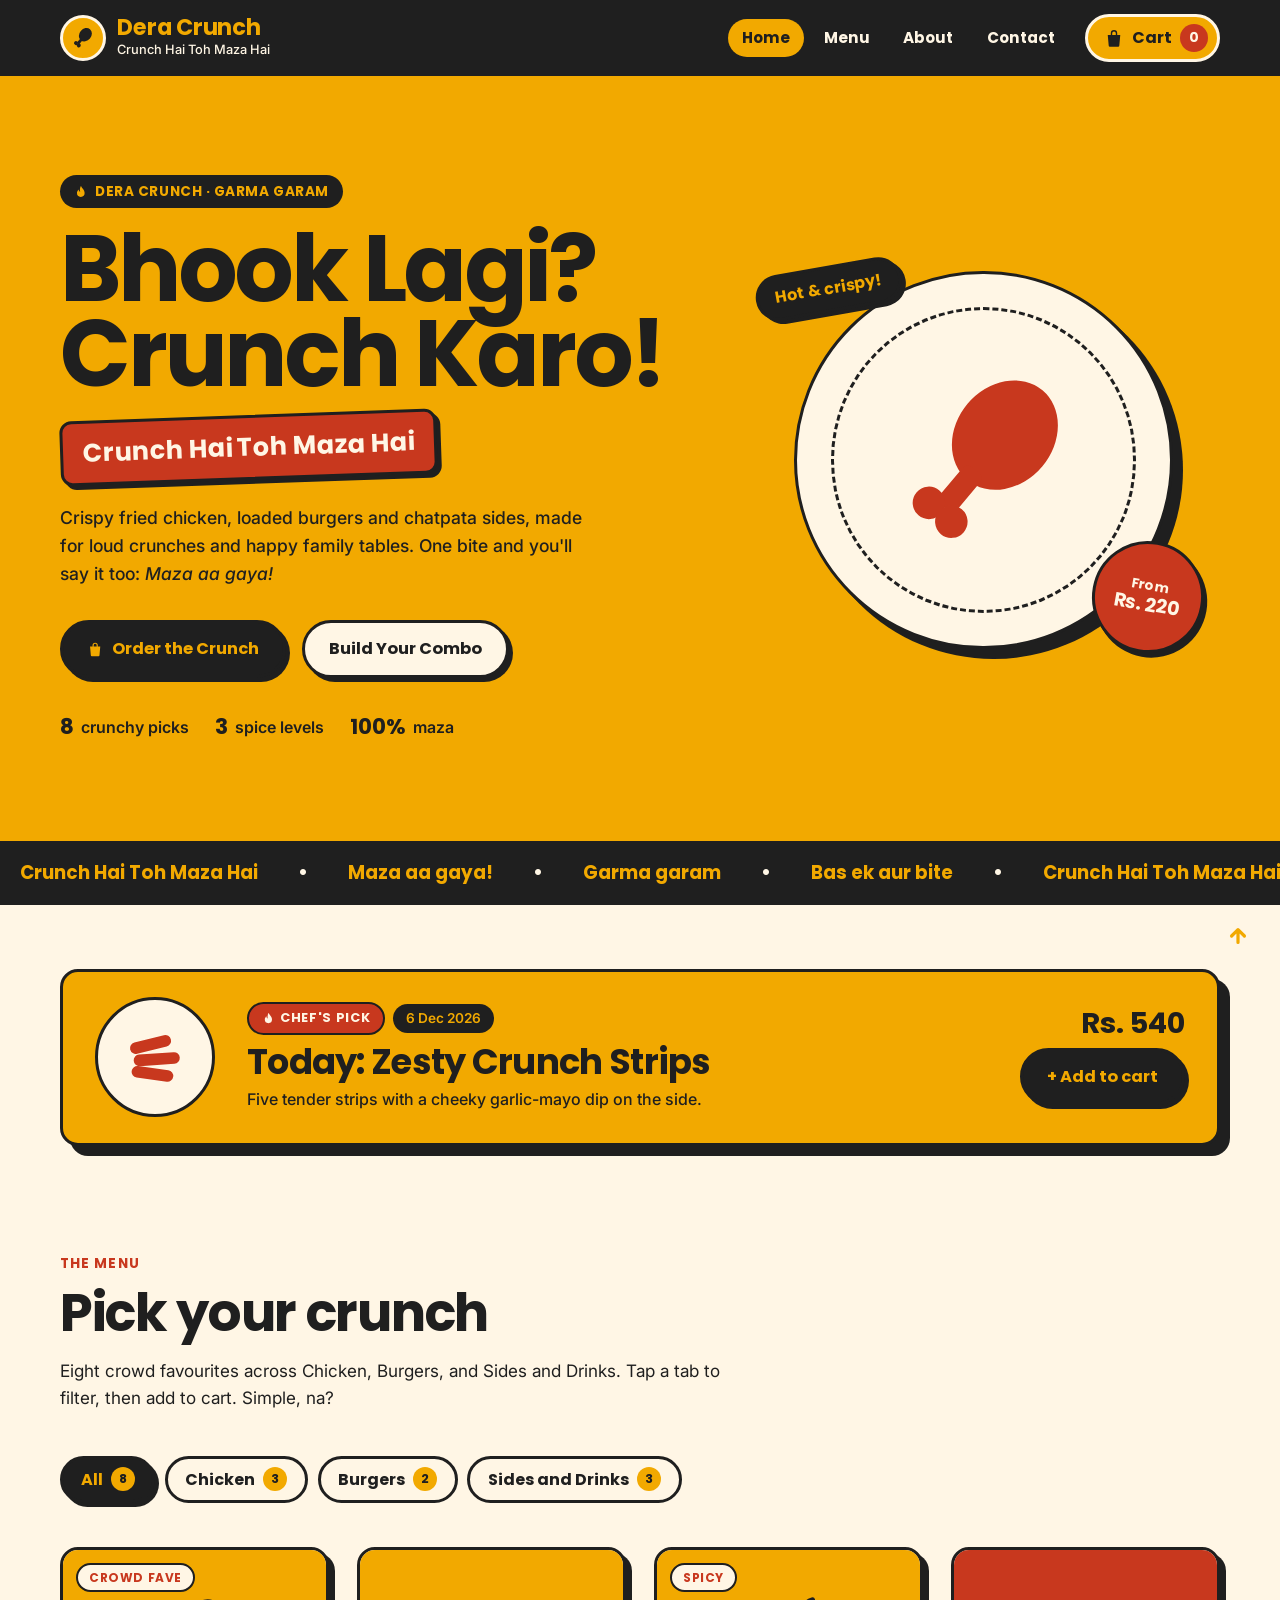
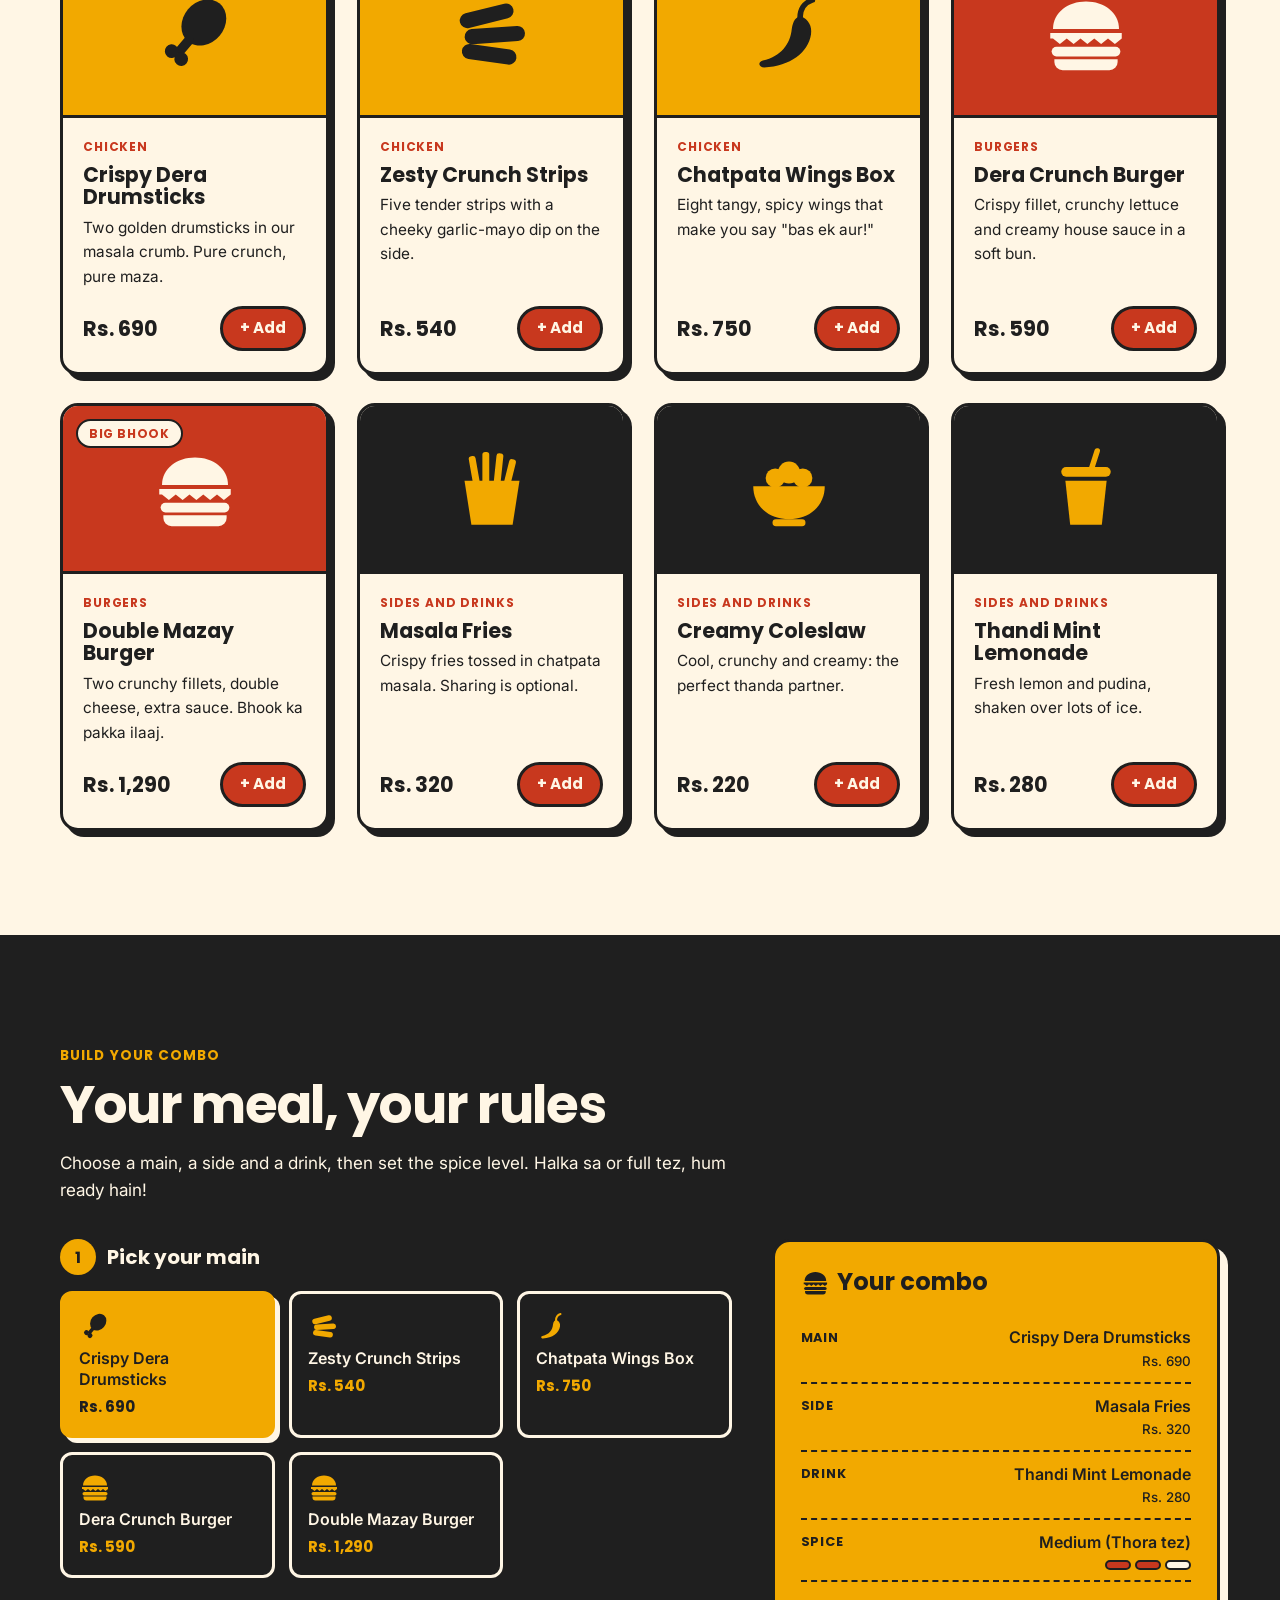
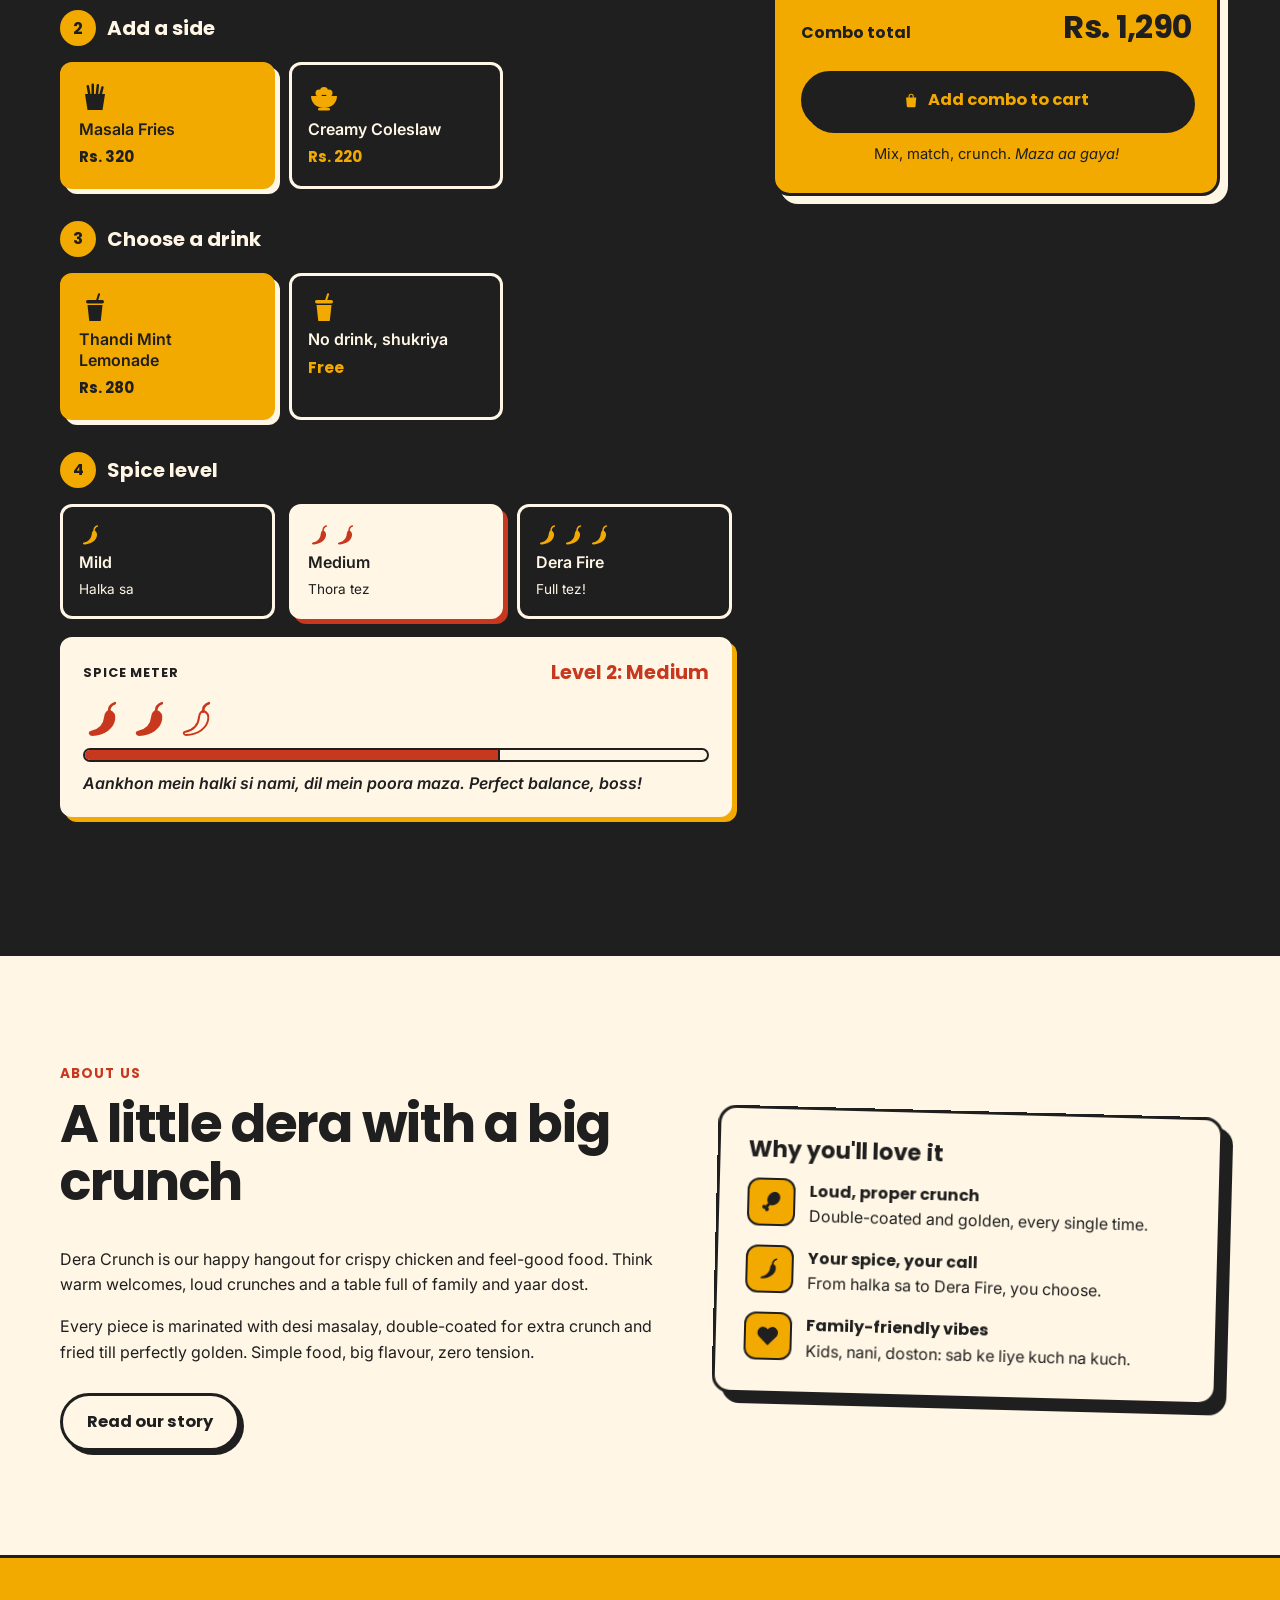
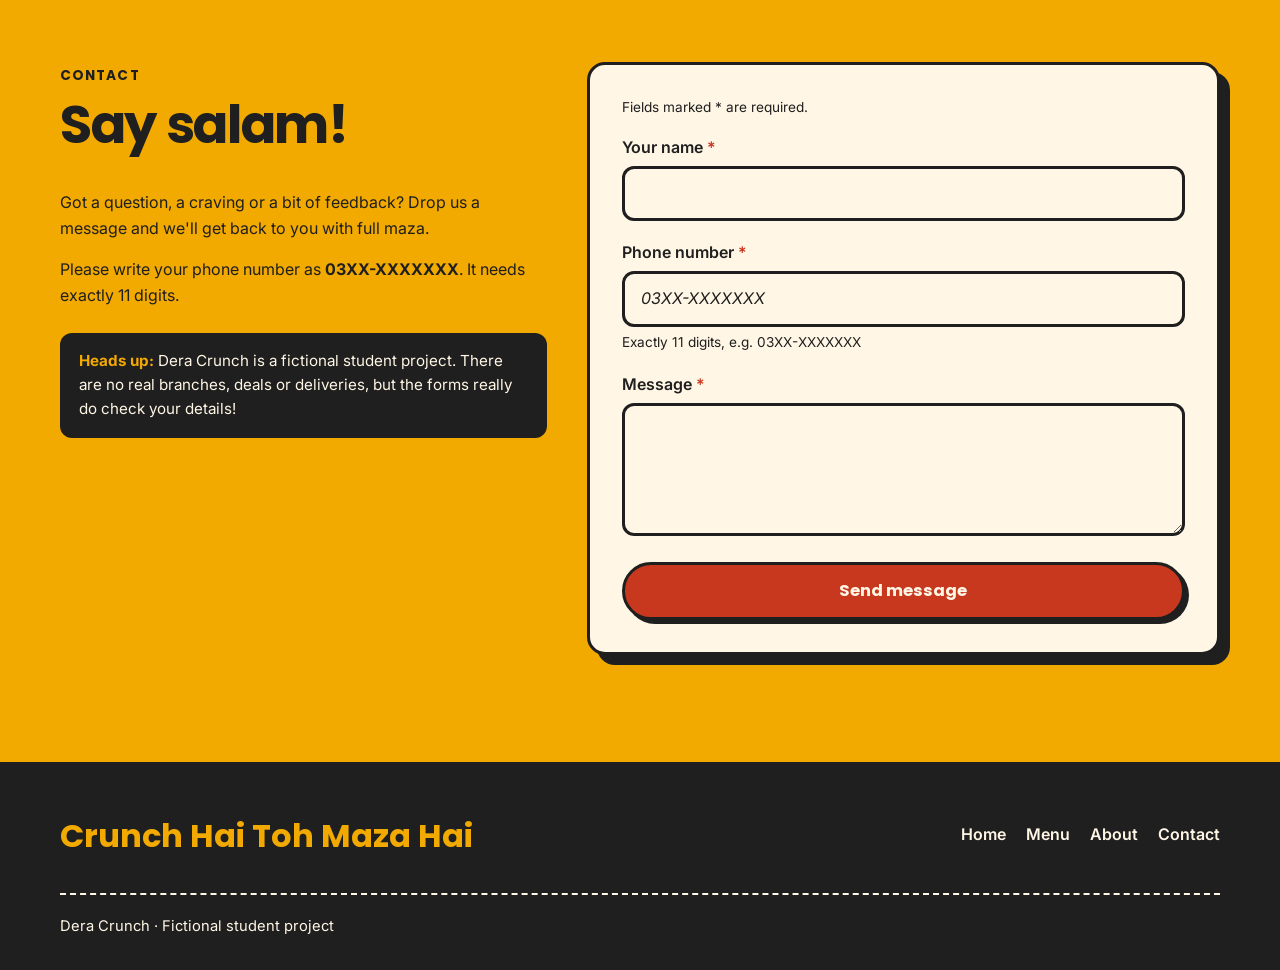
==== commit 4e14c1a9: "Change hero headline" ====
--- a/index.html
+++ b/index.html
@@ -65,9 +65,9 @@
         <div class="hero-content">
           <span class="kicker">
             <svg class="icon" aria-hidden="true"><use href="#i-flame"/></svg>
-            Garma garam, har dum
+            Dera Crunch · Garma garam
           </span>
-          <h1 id="hero-title"><span>Dera</span><span>Crunch</span></h1>
+          <h1 id="hero-title"><span>Bhook Lagi?</span><span>Crunch Karo!</span></h1>
           <p class="tagline-sticker">Crunch Hai Toh Maza Hai</p>
           <p class="hero-copy">Crispy fried chicken, loaded burgers and chatpata sides, made for loud crunches and happy family tables. One bite and you'll say it too: <em>Maza aa gaya!</em></p>
           <div class="hero-actions">
--- a/styles.css
+++ b/styles.css
@@ -1726,3 +1726,6 @@
 
 /* No grey/blue tap flash on phones: keeps strictly to the four brand colours */
 * { -webkit-tap-highlight-color: transparent; }
+
+/* Home hero headline is a longer Roman Urdu line, so it is sized to fit a 360px phone */
+.hero:not(.page-hero) h1 { font-size: clamp(2.5rem, 10vw, 5.8rem); }
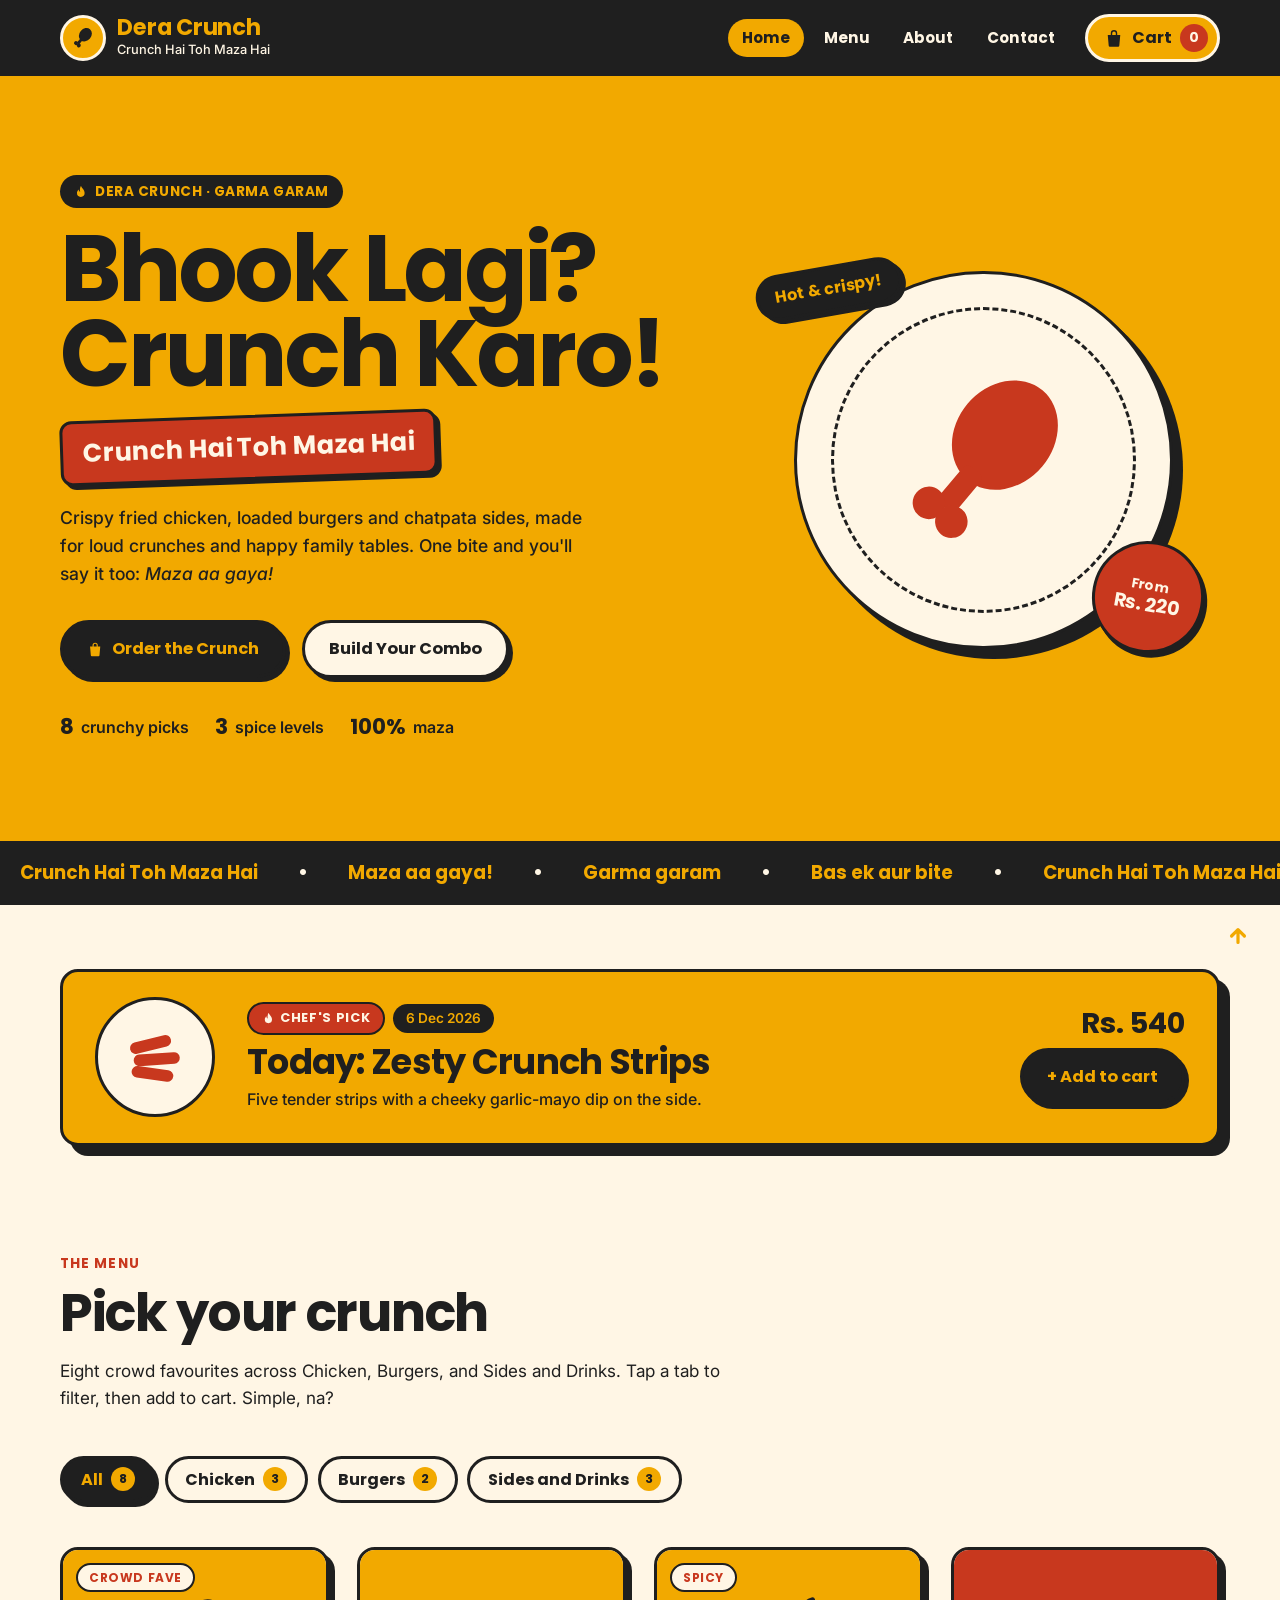
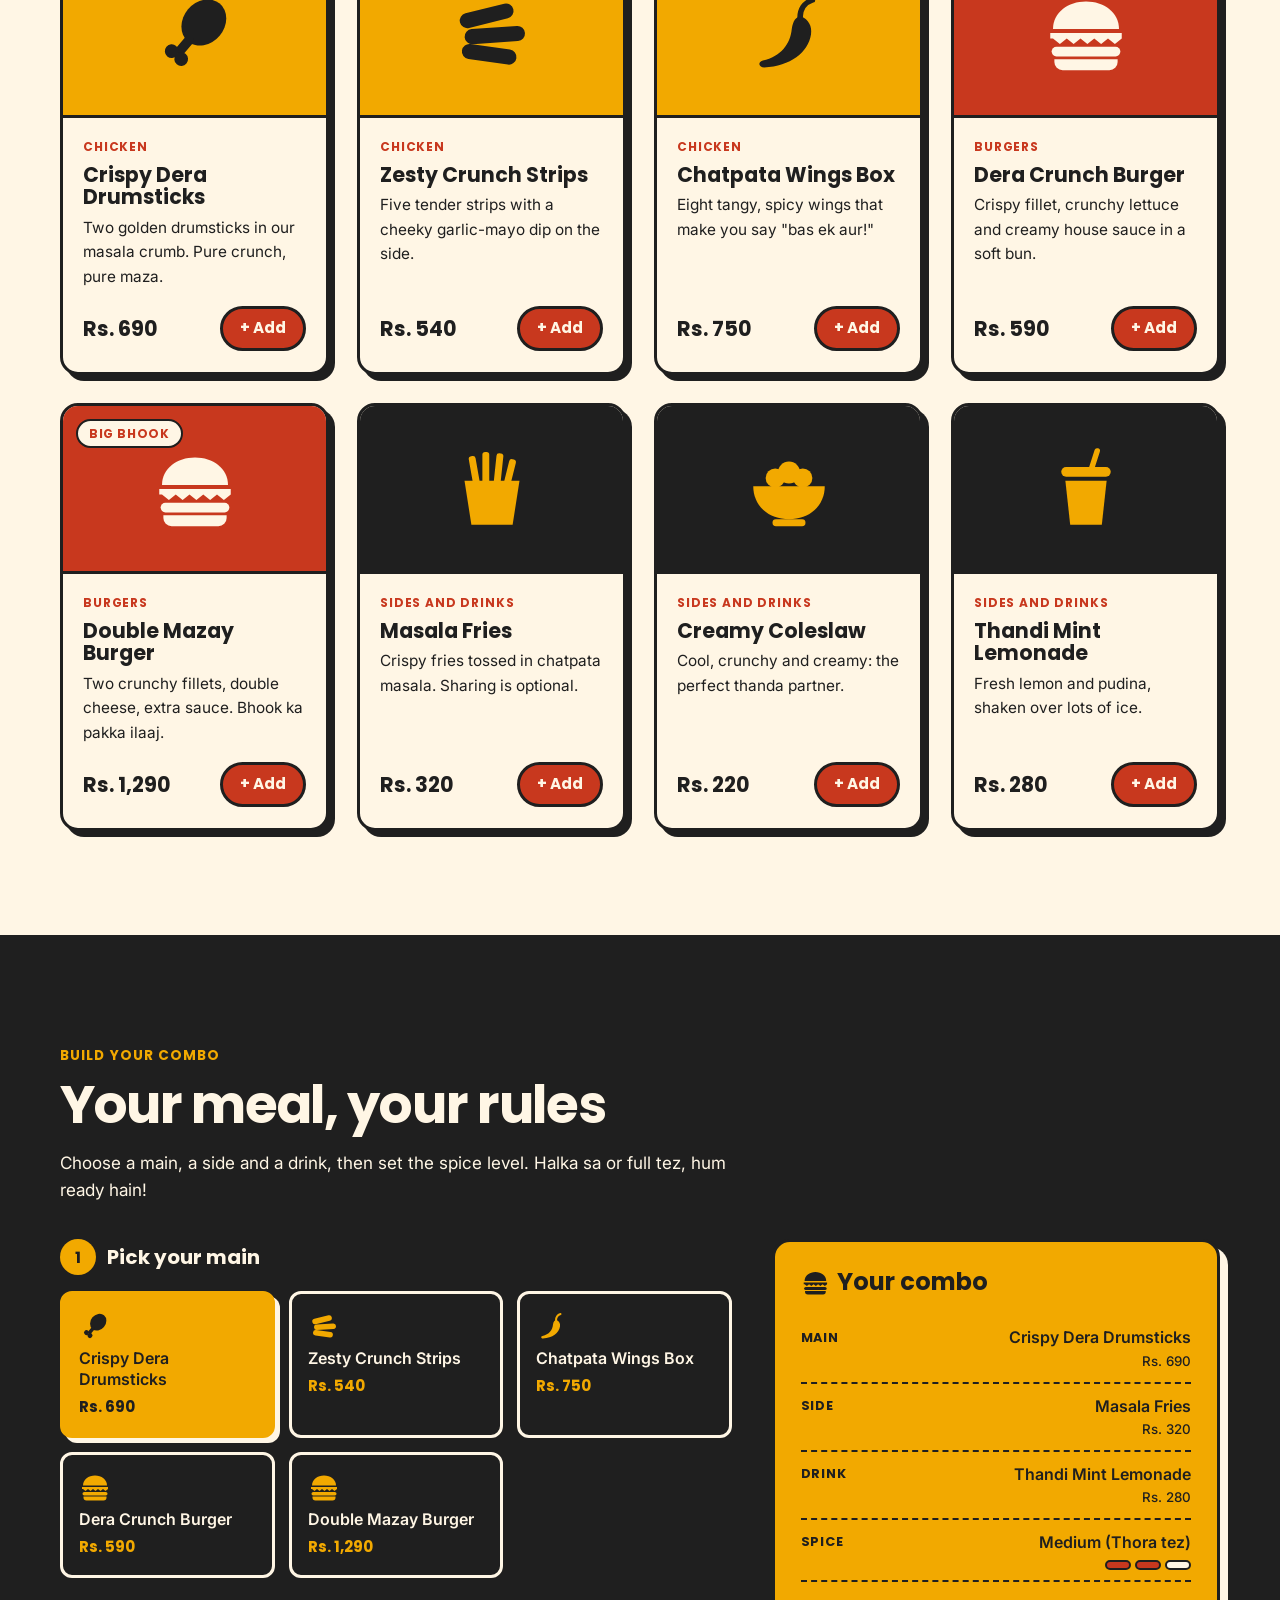
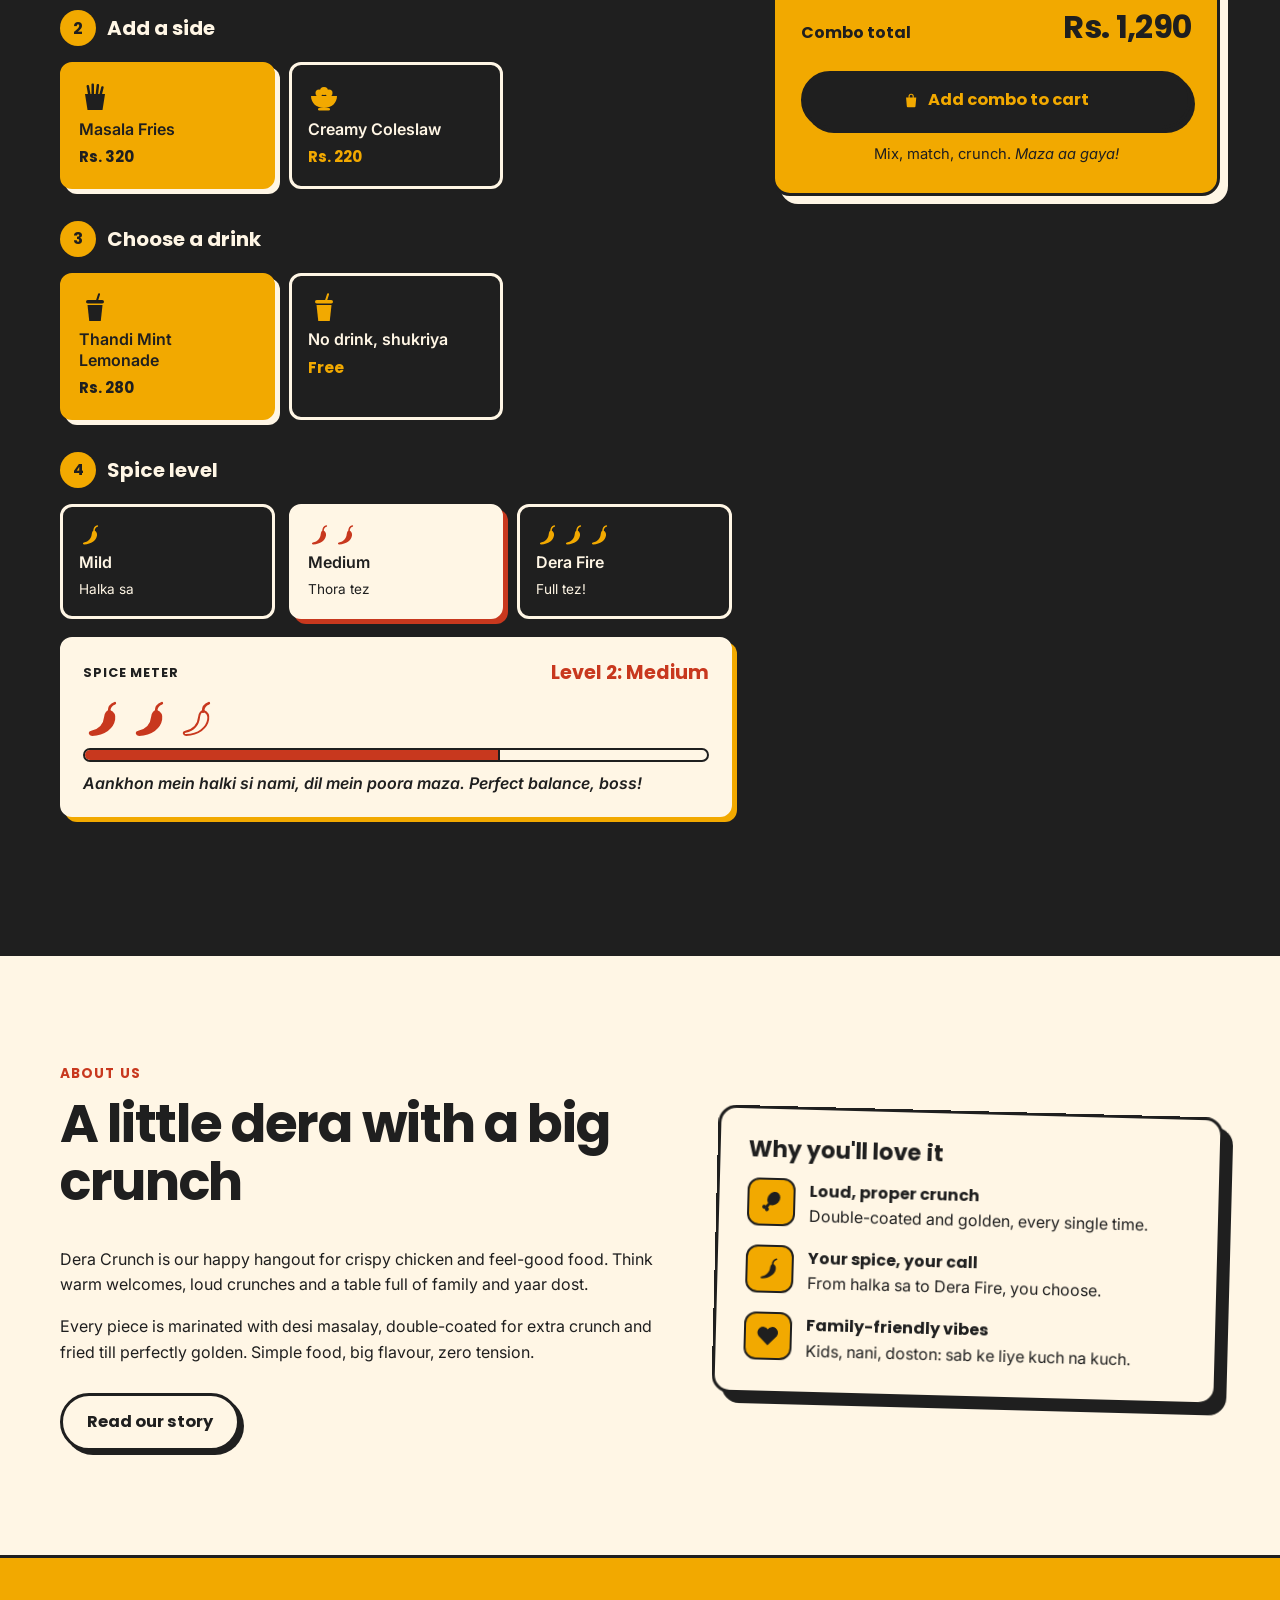
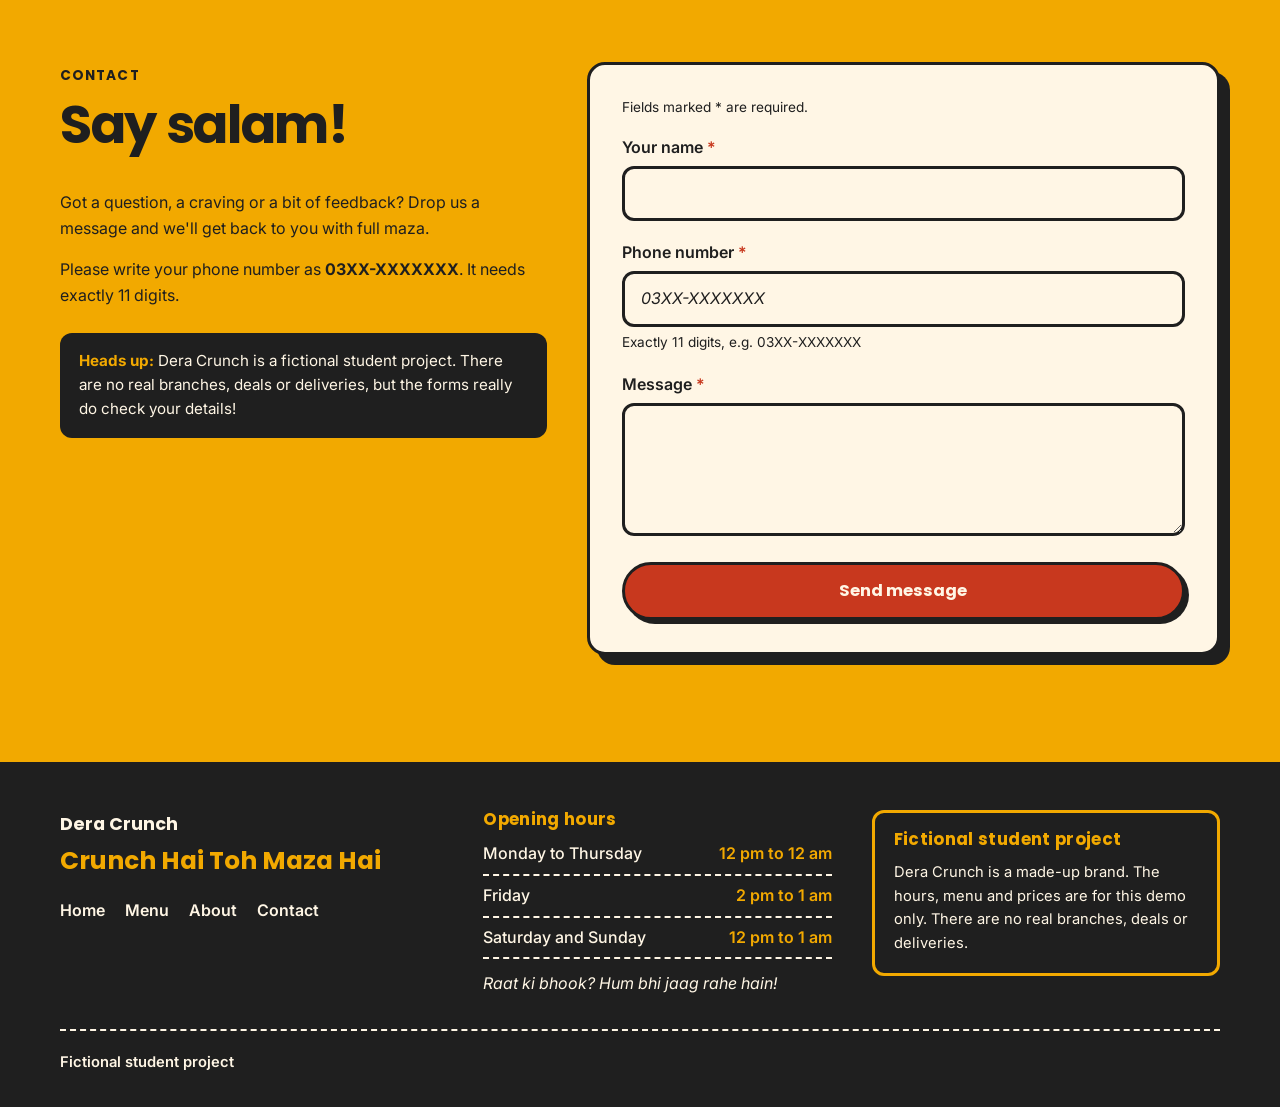
==== commit 74315cdb: "Add a footer section" ====
--- a/index.html
+++ b/index.html
@@ -288,16 +288,34 @@
 
   <footer class="site-footer">
     <div class="container">
-      <div class="footer-inner">
-        <p class="footer-tagline">Crunch Hai Toh Maza Hai</p>
-        <nav class="footer-nav" aria-label="Footer">
-          <a href="index.html">Home</a>
-          <a href="index.html#menu">Menu</a>
-          <a href="about.html">About</a>
-          <a href="index.html#contact">Contact</a>
-        </nav>
-      </div>
-      <p class="footer-bottom">Dera Crunch · Fictional student project</p>
+      <div class="footer-grid">
+        <div class="footer-brand">
+          <p class="footer-name">Dera Crunch</p>
+          <p class="footer-tagline">Crunch Hai Toh Maza Hai</p>
+          <nav class="footer-nav" aria-label="Footer">
+            <a href="index.html">Home</a>
+            <a href="index.html#menu">Menu</a>
+            <a href="about.html">About</a>
+            <a href="index.html#contact">Contact</a>
+          </nav>
+        </div>
+
+        <section class="footer-hours" aria-labelledby="hours-title">
+          <h2 id="hours-title">Opening hours</h2>
+          <dl class="hours-list">
+            <div><dt>Monday to Thursday</dt><dd>12 pm to 12 am</dd></div>
+            <div><dt>Friday</dt><dd>2 pm to 1 am</dd></div>
+            <div><dt>Saturday and Sunday</dt><dd>12 pm to 1 am</dd></div>
+          </dl>
+          <p class="hours-note">Raat ki bhook? Hum bhi jaag rahe hain!</p>
+        </section>
+
+        <section class="footer-fiction" aria-labelledby="fiction-title">
+          <h2 id="fiction-title">Fictional student project</h2>
+          <p>Dera Crunch is a made-up brand. The hours, menu and prices are for this demo only. There are no real branches, deals or deliveries.</p>
+        </section>
+      </div>
+      <p class="footer-bottom">Fictional student project</p>
     </div>
   </footer>
 
--- a/styles.css
+++ b/styles.css
@@ -1729,3 +1729,53 @@
 
 /* Home hero headline is a longer Roman Urdu line, so it is sized to fit a 360px phone */
 .hero:not(.page-hero) h1 { font-size: clamp(2.5rem, 10vw, 5.8rem); }
+
+/* ---------- Footer: brand, opening hours, fictional note ---------- */
+.footer-grid {
+  display: grid;
+  grid-template-columns: 1.1fr 1fr 1fr;
+  gap: 2rem 2.5rem;
+  align-items: start;
+}
+.footer-name {
+  font-family: var(--font-head);
+  font-weight: 700;
+  font-size: 1.1rem;
+  color: var(--cream);
+}
+.footer-brand .footer-tagline { margin: .2rem 0 1.1rem; }
+.footer-hours h2,
+.footer-fiction h2 {
+  margin-bottom: .8rem;
+  font-size: 1.05rem;
+  color: var(--mustard);
+  letter-spacing: .02em;
+}
+.hours-list { margin: 0; display: grid; gap: .45rem; }
+.hours-list div {
+  display: flex;
+  justify-content: space-between;
+  gap: 1rem;
+  padding-bottom: .45rem;
+  border-bottom: 2px dashed var(--cream);
+}
+.hours-list dt { font-weight: 500; }
+.hours-list dd { margin: 0; font-weight: 600; white-space: nowrap; color: var(--mustard); }
+.hours-note { margin-top: .75rem; font-style: italic; }
+.footer-fiction {
+  padding: 1.1rem 1.2rem;
+  border: 3px solid var(--mustard);
+  border-radius: var(--radius-sm);
+}
+.footer-fiction p { font-size: .92rem; }
+.footer-bottom { font-weight: 600; }
+
+@media (max-width: 960px) {
+  .footer-grid { grid-template-columns: 1fr 1fr; }
+  .footer-fiction { grid-column: 1 / -1; }
+}
+@media (max-width: 720px) {
+  .footer-grid { grid-template-columns: 1fr; }
+}
+
+.footer-brand .footer-tagline { font-size: clamp(1.3rem, 2.2vw, 1.55rem); }
